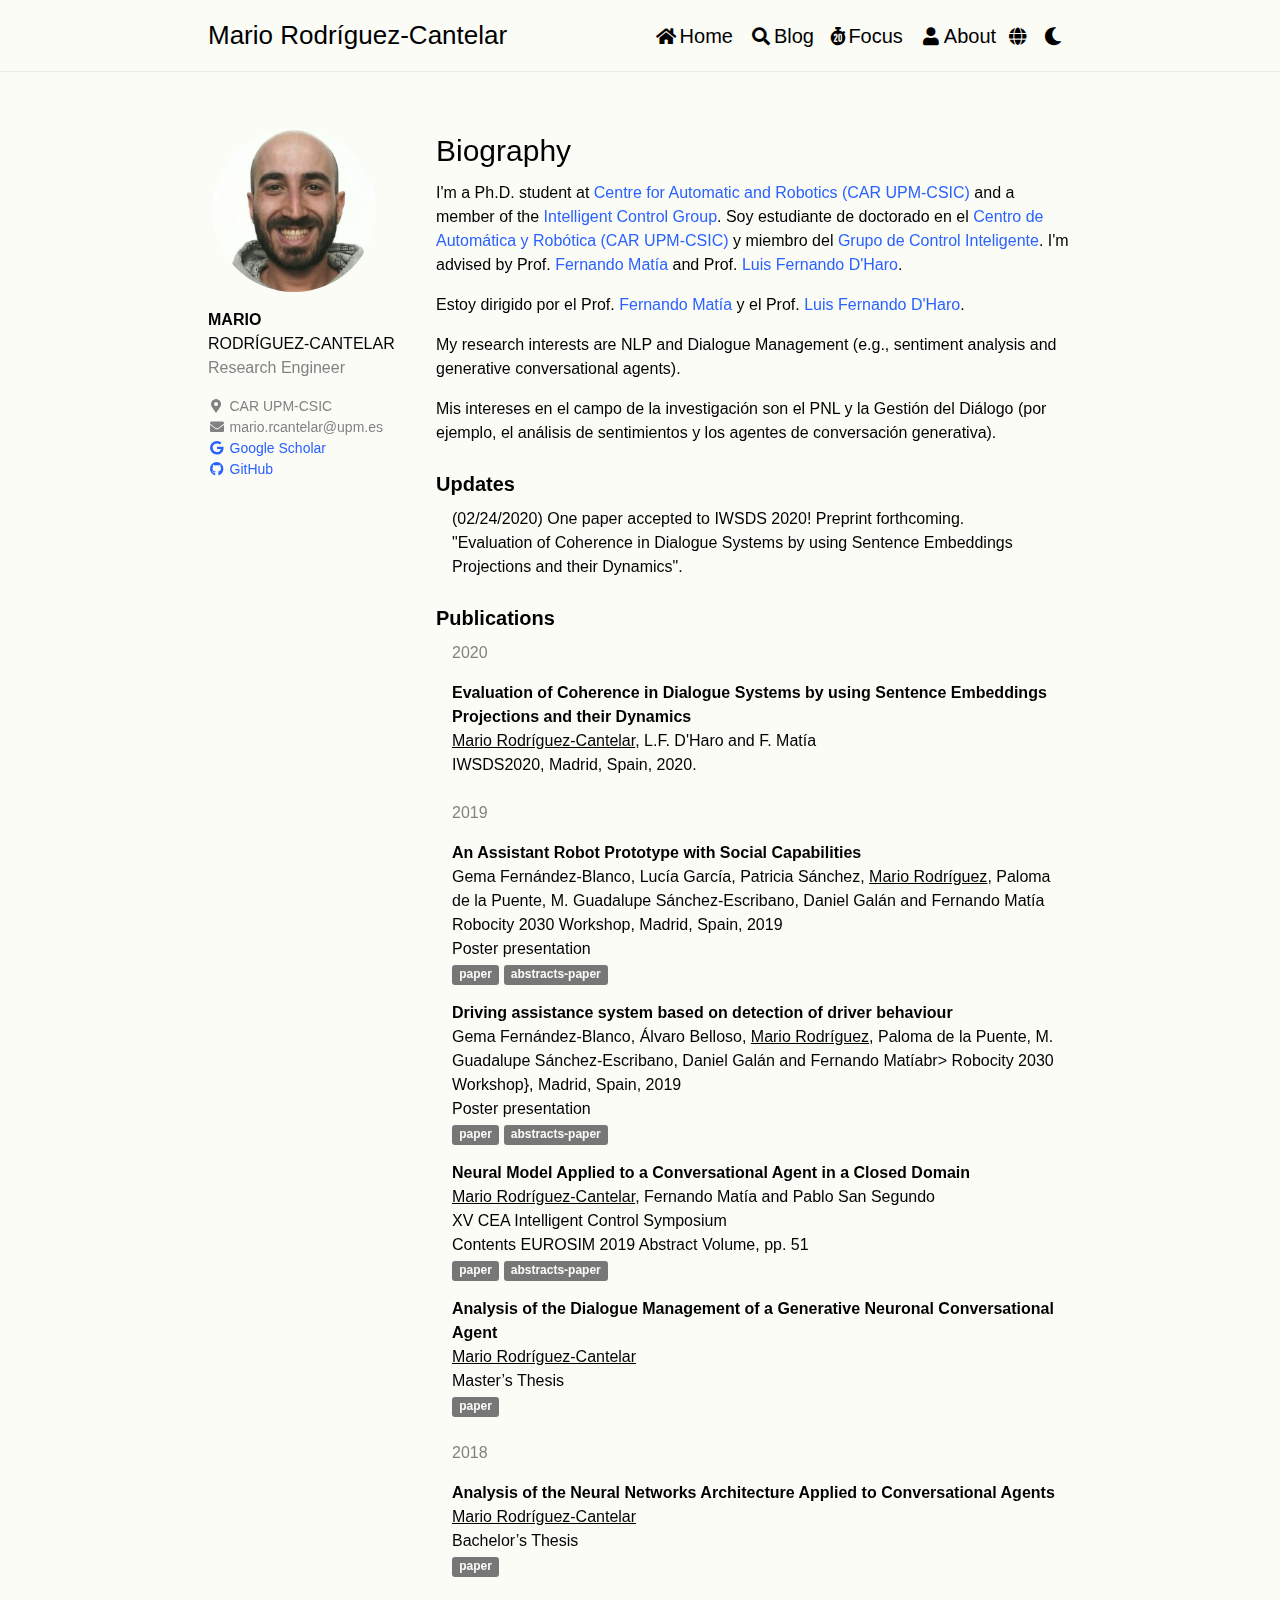
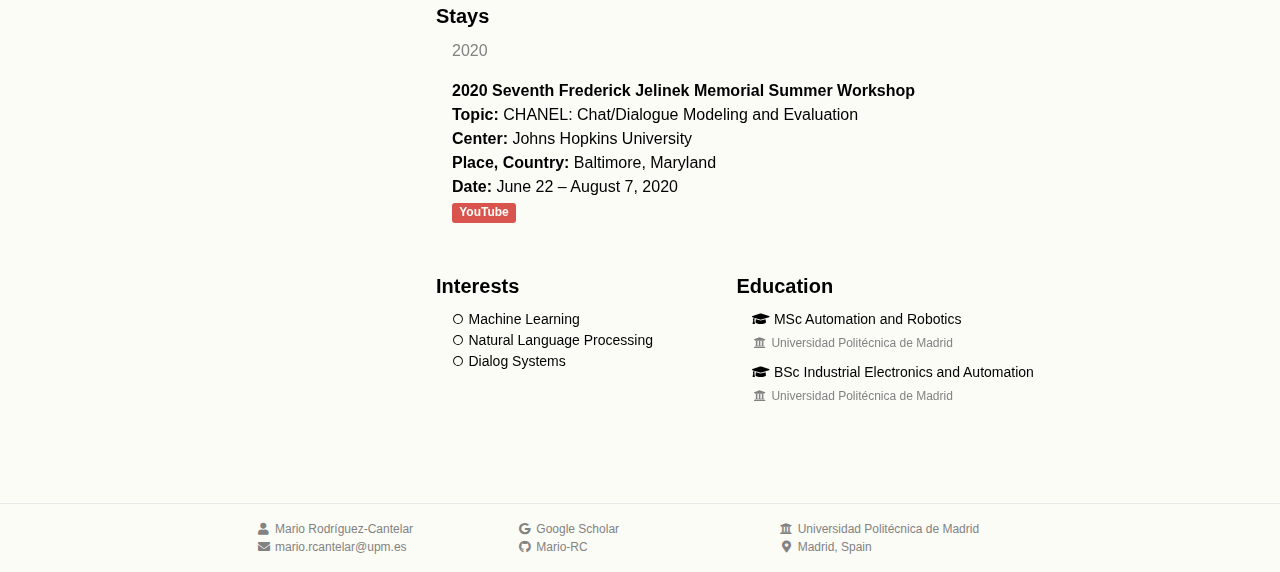
==== index.html @ fccb9b99 "Added new information and about-es.html file" ====
<!DOCTYPE html>
<html lang="en">
<head>
    <meta charset="UTF-8">
    <meta name="viewport" content="width=device-width, initial-scale=1.0">

    <!-- Global site tag (gtag.js) - Google Analytics -->
    <script async src="https://www.googletagmanager.com/gtag/js?id=UA-167408286-1"></script>
    <script>
        window.dataLayer = window.dataLayer || [];
        function gtag(){dataLayer.push(arguments);}
        gtag('js', new Date());
        gtag('config', 'UA-167408286-1');
    </script>

    <!--  CSS Style -->
    <link rel="stylesheet" href="assets/css/style.css">
    <!--  Font-Awesome -->
    <link rel="stylesheet" href="https://cdnjs.cloudflare.com/ajax/libs/font-awesome/5.13.0/css/all.min.css">

    <!--  Open Graph Description META Tags -->
    <meta property="og:title" content="Mario Rodríguez-Cantelar">
    <meta property="og:description" content="My personal page.">
    <meta property="og:type" content="website">
    <meta property="og:url" content="https://mario-rc.github.io/index.html">
    <meta property="og:image" content="https://mario-rc.github.io/assets/img/og.jpg">
    <meta property="og:image:type" content="image/jpg">
    <meta property="og:image:width" content="1200">
    <meta property="og:image:height" content="800">
    <meta name="twitter:card" content="summary_large_image">
    <meta name="twitter:title" content="Mario Rodríguez-Cantelar">
    <meta name="twitter:description" content="My personal website.">
    <meta name="twitter:image" content="assets/img/og.png">
    <!--  Non-Essential, But Recommended -->
    <meta property="og:site_name" content="Mario Rodríguez-Cantelar">
    <meta name="twitter:image:alt" content="My personal website">
    <!--  Required for Analytics -->
    <meta property="fb:app_id" content="203555734391977">
    <meta name="twitter:site" content="@Mario_RC">

    <title>Mario R-C</title><link rel="icon" href="assets/img/logo.png">
    <link rel="canonical" href="https://mario-rc.github.io">
</head>
<body>
    <header class="site-header site-header-home">
        <div class="wrapper">
            <div class="site-title"><a href="index.html">Mario Rodríguez-Cantelar</a></div>
            <nav class="site-navigation">
                <div class="menu">
                    <a href="index.html"><i class="fas fa-fw fa-home"></i>Home</a>
                    <a href="blog.html"><i class="fas fa-fw fa-search"></i>Blog</a>
                    <a href="focus.html"><i class="fas fa-stopwatch-20"></i>Focus</a>
                    <a href="about.html"><i class="fas fa-fw fa-user"></i>About</a>
                    <div class="language">
                        <button class="btn-language"><i class="fas fa-fw fa-globe"></i></button>
                        <div class="dropdown-language">
                            <a href="index.html">English</a>
                            <a href="index-es.html">Español</a>
                        </div>
                    </div>
                    <a href="#" onclick="toggleDark()"><i onclick="toggleIcon(this)" class="fas fa-fw fa-moon"></i></a>
                </div>
                <a class="btn-menu trigger-menu"><i class="fas fa-fw fa-bars"></i></a>
            </nav>
        </div>       
    </header>
    <main class="site-main site-main-home">
        <div class="wrapper">
            <aside class="site-aside">
                <div class="aside-profile">
                    <!--<a href="https://www.instagram.com/mariorc280/" target="_blank" title="Instagram"></a>-->
                    <a><img alt="Mario Rodríguez-Cantelar" src="assets/img/profile.jpg"></a>
                    <a><img alt="Mario Rodríguez-Cantelar" src="assets/img/profile-mobile.jpeg"></a>
                    <b>MARIO</b>RODRÍGUEZ-CANTELAR<br>
                    <span>Research Engineer</span>
                </div>
                <div class="aside-contact">
                    <div class="aside-contact__items">
                        <a href="https://www.car.upm-csic.es/"><i class="fas fa-fw fa-map-marker-alt"></i>CAR UPM-CSIC</a></div>
                    <div class="aside-contact__items">
                        <a href="mailto:mario.rcantelar@upm.es"><i class="fas fa-fw fa-envelope"></i>mario.rcantelar@upm.es</a></div>
                </div>
                <div class="aside-social-media">
                    <div class="aside-social-media__items">
                        <a href="https://scholar.google.com/citations?user=gdGRy7gAAAAJ&amp;hl=en"><i class="fab fa-fw fa-google"></i>Google Scholar</a></div>
                    <div class="aside-social-media__items">
                        <a href="https://github.com/Mario-RC"><i class="fab fa-fw fa-github"></i>GitHub</a></div>
                </div>
            </aside>
            <article class="site-layout site-layout-home">
                <section class="biography">
                    <h4>Biography</h4>
                    
                    <p>I'm a Ph.D. student at <a href="https://www.car.upm-csic.es/">Centre for Automatic and Robotics (CAR UPM-CSIC)</a> and a member of the <a href="https://blogs.upm.es/controlinteligente/en/welcome/">Intelligent Control Group</a>.
                    Soy estudiante de doctorado en el <a href="https://www.car.upm-csic.es/">Centro de Automática y Robótica (CAR UPM-CSIC)</a> y miembro del <a href="https://blogs.upm.es/controlinteligente/">Grupo de Control Inteligente</a>.
                    
                    I'm advised by Prof. <a href="https://www.car.upm-csic.es/authors/cap-fernando-matia-espada/">Fernando Matía</a> and Prof. <a href="http://www-gth.die.upm.es/~lfdharo/index_en.php">Luis Fernando D'Haro</a>.</p>
                    Estoy dirigido por el Prof. <a href="https://www.car.upm-csic.es/authors/cap-fernando-matia-espada/">Fernando Matía</a> y el Prof. <a href="http://www-gth.die.upm.es/~lfdharo/index_en.php">Luis Fernando D'Haro</a>.</p>
                    
                    <p>My research interests are NLP and Dialogue Management (e.g., sentiment analysis and generative conversational agents).</p>
                    Mis intereses en el campo de la investigación son el PNL y la Gestión del Diálogo (por ejemplo, el análisis de sentimientos y los agentes de conversación generativa).
                </section>
                <section class="updates">
                    <h4>Updates</h4>
                    <article>
                        <ul>
                            <li>(02/24/2020) One paper accepted to IWSDS 2020! Preprint forthcoming.<br>
                            "Evaluation of Coherence in Dialogue Systems by using Sentence Embeddings Projections and their Dynamics".</li>
                        </ul>
                    </article>
                </section>
                <section class="publications">
                    <h4>Publications</h4>
                    <article>
                        <section>
                            <h5 class="year">2020</h5>
                            <ul>
                                <li>
                                    <b>Evaluation of Coherence in Dialogue Systems by using Sentence Embeddings Projections and their Dynamics</b><br>
                                    <u>Mario Rodríguez-Cantelar</u>, L.F. D'Haro and F. Matía<br>
                                    IWSDS2020, Madrid, Spain, 2020.<br>
                                </li>
                            </ul>
                        </section>
                        <section>
                            <h5 class="year">2019</h5>
                            <ul>
                                <li>
                                    <b>An Assistant Robot Prototype with Social Capabilities</b><br>
                                    Gema Fernández-Blanco, Lucía García, Patricia Sánchez, <u>Mario Rodríguez</u>, Paloma de la Puente, M. Guadalupe Sánchez-Escribano, Daniel Galán and Fernando Matía<br>
                                    Robocity 2030 Workshop, Madrid, Spain, 2019<br>
                                    Poster presentation<br>
                                    <a href="https://www.researchgate.net/publication/339029413_Neural_Model_Applied_to_a_Conversational_Agent_in_a_Closed_Domain"><span class="label label--default">paper</span></a>
                                    <a href="https://www.eurosim.info/fileadmin/user_upload_argesim/ARGESIM_Publications_OA/Reports/arep.58.pdf"><span class="label label--default">abstracts-paper</span></a>
                                </li>
                                <li>
                                    <b>Driving assistance system based on detection of driver behaviour</b><br>
                                    Gema Fernández-Blanco, Álvaro Belloso, <u>Mario Rodríguez</u>, Paloma de la Puente, M. Guadalupe Sánchez-Escribano, Daniel Galán and Fernando Matíabr>
                                    Robocity 2030 Workshop}, Madrid, Spain, 2019<br>
                                    Poster presentation<br>
                                    <a href="https://www.researchgate.net/publication/339029413_Neural_Model_Applied_to_a_Conversational_Agent_in_a_Closed_Domain"><span class="label label--default">paper</span></a>
                                    <a href="https://www.eurosim.info/fileadmin/user_upload_argesim/ARGESIM_Publications_OA/Reports/arep.58.pdf"><span class="label label--default">abstracts-paper</span></a>
                                </li>
                                <li>
                                    <b>Neural Model Applied to a Conversational Agent in a Closed Domain</b><br>
                                    <u>Mario Rodríguez-Cantelar</u>, Fernando Matía and Pablo San Segundo<br>
                                    XV CEA Intelligent Control Symposium<br>
                                    Contents EUROSIM 2019 Abstract Volume, pp. 51<br>
                                    <a href="https://www.researchgate.net/publication/339029413_Neural_Model_Applied_to_a_Conversational_Agent_in_a_Closed_Domain"><span class="label label--default">paper</span></a>
                                    <a href="https://www.eurosim.info/fileadmin/user_upload_argesim/ARGESIM_Publications_OA/Reports/arep.58.pdf"><span class="label label--default">abstracts-paper</span></a>
                                </li>
                                <li>
                                    <b>Analysis of the Dialogue Management of a Generative Neuronal Conversational Agent</b><br>
                                    <u>Mario Rodríguez-Cantelar</u><br>
                                    Master’s Thesis<br>
                                    <a href="https://www.researchgate.net/publication/339052001_Analysis_of_the_Dialogue_Management_of_a_Generative_Neuronal_Conversational_Agent"><span class="label label--default">paper</span></a>
                                </li>
                            </ul>
                        </section>
                        <section>
                            <h5 class="year">2018</h5>
                            <ul>
                                <li>
                                    <b>Analysis of the Neural Networks Architecture Applied to Conversational Agents</b><br>
                                    <u>Mario Rodríguez-Cantelar</u><br>
                                    Bachelor’s Thesis<br>
                                    <a href="https://www.researchgate.net/publication/339051906_Analysis_of_the_Neural_Networks_Architecture_Applied_to_Conversational_Agents"><span class="label label--default">paper</span></a>
                                </li>
                            </ul>
                        </section>
                    </article>
                </section>
                <section class="stays">
                    <h4>Stays</h4>
                    <article>
                        <section>
                            <h5 class="year">2020</h5>
                            <ul>
                                <li>
                                    <b><a href="https://www.clsp.jhu.edu/workshops/20-workshop/">2020 Seventh Frederick Jelinek Memorial Summer Workshop</a></b><br>
                                    <b>Topic:</b> <a href="https://www.clsp.jhu.edu/chaval-chat-dialogue-modeling-and-evaluation/">CHANEL: Chat/Dialogue Modeling and Evaluation</a><br>
                                    <b>Center:</b> Johns Hopkins University<br>
                                    <b>Place, Country:</b> Baltimore, Maryland<br>
                                    <b>Date:</b> June 22 – August 7, 2020<br>
                                    <a href="https://www.youtube.com/watch?v=q-aoxMwpfuc"><span class="label label--red">YouTube</span></a>
                                </li>
                            </ul>
                        </section>
                    </article>
                </section>
                <div class="wrapper">
                    <section class="interest">
                        <h4>Interests</h4>
                        <article>
                            <ul>
                                <li>
                                    <i class="far fa-fw fa-circle fa-spin"></i>Machine Learning<br>
                                    <i class="far fa-fw fa-circle fa-spin"></i>Natural Language Processing<br>
                                    <i class="far fa-fw fa-circle fa-spin"></i>Dialog Systems<br>
                                </li>
                            </ul>
                        </article>
                    </section>
                    <section class="education">
                        <h4>Education</h4>
                        <article>
                            <ul>
                                <li>
                                    <div class="course">
                                        <a href="http://www.upm.es/internacional/Students/StudiesDegrees/University%20Masters/Master%20programs?id=5.17&fmt=detail"><i class="fas fa-fw fa-graduation-cap"></i>MSc Automation and Robotics</a>
                                    </div>
                                    <div class="institution">
                                        <a href="https://www.etsii.upm.es/internacional/index.en.htm"><i class="fas fa-fw fa-university"></i>Universidad Politécnica de Madrid</a>
                                    </div>
                                </li>
                                <li>
                                    <div class="course">
                                        <a href="https://www.etsidi.upm.es/International/Estudiantes/Degree%20Programs"><i class="fas fa-fw fa-graduation-cap"></i>BSc Industrial Electronics and Automation</a>
                                    </div>
                                    <div class="institution">
                                        <a href="https://www.etsidi.upm.es/International/Estudiantes/International%20Semester%20in%20English"><i class="fas fa-fw fa-university"></i>Universidad Politécnica de Madrid</a>
                                    </div>
                                </li>
                            </ul>
                        </article>
                    </section>
                </div>
            </article>
        </div>
    </main>
    <footer class="site-footer">
        <div class="wrapper">
            <div class="footer-col-1">
                <div class="footer-contact">
                    <div class="footer-contact__items">
                        <i class="fas fa-fw fa-user"></i>Mario Rodríguez-Cantelar</div>
                    <div class="footer-contact__items">
                        <a href="mailto:mario.rcantelar@upm.es"><i class="fas fa-fw fa-envelope"></i>mario.rcantelar@upm.es</a></div>
                </div>
            </div>
            <div class="footer-col-2">
                <div class="footer-social-media">
                    <div class="footer-social-media__items">
                        <a href="https://scholar.google.com/citations?user=gdGRy7gAAAAJ&amp;hl=en"><i class="fab fa-fw fa-google"></i>Google Scholar</a></div>
                    <div class="footer-social-media__items">
                        <a href="https://github.com/Mario-RC"><i class="fab fa-fw fa-github"></i>Mario-RC</a></div>
                </div>
            </div>
            <div class="footer-col-3">
                <div class="footer-location">
                    <a href="http://www.upm.es/internacional"><i class="fas fa-fw fa-university"></i>Universidad Politécnica de Madrid</a></div>
                <div class="footer-location">
                    <a href="https://www.esmadrid.com/en"><i class="fas fa-fw fa-map-marker-alt"></i>Madrid, Spain</a></div>
                </div>
            </div>
        </div>
    </footer>
    <section class="mobile-menu">
        <header class="mobile-menu__header">
            <span></span>
            <h2 class="site-title"><b>MENU</b></h2>
            <a href="#" class="trigger-menu"><i class="fas fa-fw fa-times"></i></a>
        </header>
        <nav class="mobile-menu__navigation">
            <a href="index.html"><i class="fas fa-fw fa-home"></i>Home</a>
            <a href="blog.html"><i class="fas fa-fw fa-search"></i>Blog</a>
            <a href="focus.html"><i class="fas fa-stopwatch-20"></i>Focus</a>
            <a href="about.html"><i class="fas fa-fw fa-user"></i>About</a>
            <button class="btn-language"><a><i class="fas fa-fw fa-globe"></i></a></button>
            <div class="dropdown-language">
                <a href="index.html">English</a>
                <a href="index-es.html">Español</a>
            </div>
            <a href="#" onclick="toggleDark()"><i onclick="toggleIcon(this)" class="fas fa-fw fa-moon"></i></a>
        </nav>
    </section>
    <script src="assets/js/app.js"></script>
</body>
</html>
---- assets/css/style.css ----
/* RESET */
html, body, div, span, applet, object, iframe,
h1, h2, h3, h4, h5, h6, p, blockquote, pre,
a, abbr, acronym, address, big, button, cite, code,
del, dfn, em, img, ins, kbd, q, s, samp,
small, strike, strong, sub, sup, tt, var,
b, u, i, center,
dl, dt, dd, ol, ul, li,
fieldset, form, label, legend,
table, caption, tbody, tfoot, thead, tr, th, td,
article, aside, canvas, details, embed, 
figure, figcaption, footer, header, hgroup, 
menu, nav, output, ruby, section, summary,
time, mark, audio, video {
	margin: 0;
	padding: 0;
	border: 0;
	font-size: 100%;
	font: inherit;
	vertical-align: baseline;
}
/* HTML5 display-role reset for older browsers */
article, aside, details, figcaption, figure, 
footer, header, hgroup, menu, nav, section {
	display: block;
}
body {
	line-height: 1;
}
ol, ul {
	list-style: none;
}
blockquote, q {
	quotes: none;
}
blockquote:before, blockquote:after,
q:before, q:after {
	content: '';
	content: none;
}
table {
	border-collapse: collapse;
	border-spacing: 0;
}
* { box-sizing: border-box; }

a {
	color: inherit;
	text-decoration: inherit;
}
/* GLOBALS (generic classes) */
html, body {
	min-height: 100vh;
    text-size-adjust: none;
    
    font-family: Lora,-apple-system, BlinkMacSystemFont, "Segoe UI", Roboto, Helvetica, Arial, sans-serif, "Apple Color Emoji", "Segoe UI Emoji", "Segoe UI Symbol";
    color: #fcfcf7;
    text-transform: none;

    font-size: 1rem; /* 16px */
    line-height: 1.5;
}

img {
	width: 100%;
	display: block;
	height: auto;
}

body{
    color: black;
}
.wrapper {
    margin: 0 auto; /* 1 */
  
    max-width: calc(1024px - 128px); /* 2 */
  
    padding: 0 16px; /* 3 */
}

.label{
    display: inline;
    padding: .2em .6em .3em;
    font-size: 75%;
    font-weight: 700;
    line-height: 1;
    color: #fcfcf7;
    text-align: center;
    white-space: nowrap;
    vertical-align: baseline;
    border-radius: .25em;
}
    .label--default{
        background-color: #777;
    }
        .label:hover{
            background-color: #555;
        }
    .label--blue{
        background-color: #2a7ae2;
    }
    .label--red{
        background-color: #d9534f;
    }

/* Hide Input Number Arrows */
/* Chrome, Safari, Edge, Opera */
input::-webkit-outer-spin-button,
input::-webkit-inner-spin-button {
    -webkit-appearance: none;
    margin: 0;
}
/* Firefox */
input[type=number] {
    -moz-appearance: textfield;
}
/* Firefox */
input[type=text]::placeholder {
    color: gray;
    opacity: 1;
}
/* Internet Explorer 10-11 */
input[type=text]:-ms-input-placeholder {
    color: gray;
}
/* Microsoft Edge */
input[type=text]::-ms-input-placeholder {
    color: gray;
}

/* HEADER */
.site-header-home{
    position: fixed;
}
.site-header-blog{
    position: relative;
}
.site-header-focus{
    position: relative;
}
.site-header-about{
    position: relative;
}
.site-header{
    padding: 16px 0px;
    border-bottom: solid 1px #e8e8e8;
    background-color: #fcfcf7;
	top: 0;
	left: 0;
	width: 100%;
	z-index: 7000;
}
    .site-header > .wrapper{
        display: flex;
        justify-content: space-between;
        text-transform: none;
    }
        .site-title{
            font-size: 26px;
            font-weight: 400;
        }
        .site-navigation{
            display: flex;
            align-self: center;
        }
        .site-navigation > a{
            display: none;
        }
        .site-navigation a:hover{
            text-decoration: none;
        }
        .site-navigation i:hover{
            text-decoration: none;
        }
        .site-navigation .fa-bars{
            font-size: 24px;
        }
            .menu > a{
                margin: 0 6px;
                font-size: 20px;
            }
            .menu i{
                margin-right: 2px;
                font-size: 18px;
            }    
                .language {
                    display: inline-block;
                }
                .language button{
                    outline-style: none;
                }
                .language:hover .dropdown-language{
                    display: block;
                }
                .btn-language{
                    background-color: inherit;
                    cursor: pointer;
                    border: none;
                }
                .language .dropdown-language{
                    display: none;
                    position: absolute;
                    background-color: #fcfcf7;
                    min-width: 128px;
                    box-shadow: 0px 4px 4px 0px #e8e8e8;
                    z-index: 8000;
                }
                .language .dropdown-language a{
                    display: block;
                    padding: 12px 16px;
                    font-size: 18px;
                    text-decoration: none;
                }
                .language .dropdown-language a:hover{
                    background-color: #e8e8e8;
                }
@media (max-width: 800px){
    .menu{
        display: none;
    }
    .site-navigation > a{
        display: block;
    }
}

/* MAIN */
.site-main{
    position: relative;
    padding: 64px 0px;
    background-color: #fcfcf7;
}
.site-main > .wrapper{
    text-transform: none;
}
.site-main-home{
    min-height: calc(100vh - 67.53px);
}
    .site-main-home > .wrapper{
        display: grid;
        grid-template-columns: 1fr 3fr;
        grid-gap: 16px;
    }
.site-main-blog{
    min-height: calc(100vh - 71.16px - 67.53px);
}
    .site-main-blog > .wrapper{
        display: block;
    }
.site-main-focus{
    min-height: calc(100vh - 71.16px - 67.53px);
}
    .site-main-focus > .wrapper{
        display: block;
    }
.site-main-about{
    min-height: calc(100vh - 71.16px - 67.53px);
}
    .site-main-about > .wrapper{
        display: block;
    }
@media (max-width: 800px){
    .site-main > .wrapper{
        grid-template-columns: 1fr 2fr;
    }
}
@media (max-width: 650px){
    .site-main > .wrapper{
        display: flex;
        flex-flow: column;
        align-content: center;
    }
}

/* ASIDE */
.site-aside{
    grid-column: 1/2;
    padding-top: 64px;
    position: fixed;
    z-index: 5000;
}
    .aside-profile{
        display: flex;
        flex-flow: column;
        margin-bottom: 16px;
    }   
        .aside-profile a{
            padding-left: 4px;
        }
        .aside-profile a:nth-child(2){
            display: none;
        }
        .aside-profile img{
            max-width: 35%;
            border-radius: 50%;
            margin-bottom: 16px;
        }
        .aside-profile b{
            font-weight: bold;
        }
        .aside-profile span{
            color: #828282;
        }
    .aside-contact{
        font-size: 14px;
        color: #828282;
    }
    .aside-contact a:hover{
        color: #727272;
        text-decoration: none;
    }
    .aside-contact i{
        margin-right: 4px;
    }
    .aside-social-media{
        font-size: 14px;
        color: #2962ff;
    }
    .aside-social-media a:hover{
        color: #0039cb;
        text-decoration: none;
    }
    .aside-social-media i{
        margin-right: 4px;
    }
@media (max-width: 1000px){
    .site-aside{
        position: relative;
    }
    .aside-profile img{
        max-width: 68%;
    }
}
@media (max-width: 650px){
    .site-aside{
        text-align: center;
    }
        .aside-profile a{
            display: flex;
            justify-content: center;
            padding-left: 0px;
        }
        .aside-profile a:nth-child(1){
            display: none;
        }
        .aside-profile a:nth-child(2){
            display: flex;
        }
        .aside-profile img{
            max-width: 35%;
        }
}

/* LAYOUT */
.site-layout-home{
    grid-column: 2/3;
    padding-top: 64px;
}
.site-layout-blog{
    grid-column: none;
    padding-top: 64px;
}
.site-layout-focus{
    grid-column: none;
    padding-top: 0px;
}
.site-layout-about{
    grid-column: none;
    padding-top: 64px;
}
.site-layout{
    font-family: Helvetica, sans-serif;
    z-index: 6000;
}
    .site-layout article{
        margin-left: 16px;
    }
    .site-layout b{
        font-weight: bold;
    }
    .site-layout li{
        margin-top: 16px;
        margin-bottom: 8px;
    }
    .biography a{
        color: #2962ff;
    }
    .biography a:hover{
        color: #0039cb;
        text-decoration: none;
    }
    .biography p{
        margin-bottom: 16px;
    }
    .biography h4{
        font-size: 30px;
        margin-bottom: 8px;
    }
    .updates h4{
        font-size: 20px;
        margin-top: 24px;
        margin-bottom: 8px;
        font-weight: 700;
    }
    .updates li{
        margin: 0px;
    }
    .publications h4{
        font-size: 20px;
        margin-top: 24px;
        margin-bottom: 8px;
        font-weight: 700;
    }
    .publications ul{
        margin-bottom: 24px;
    }
    .publications .year{
        color: #828282;
    }
    .stays h4{
        font-size: 20px;
        margin-top: 24px;
        margin-bottom: 8px;
        font-weight: 700;
    }
    .stays ul{
        margin-bottom: 24px;
    }
    .stays .year{
        color: #828282;
    }
    .site-layout > .wrapper{
        display: grid;
        grid-template-columns: 4fr 5fr;
        grid-gap: 32px;

        padding: 0px 0px;
        padding-bottom: 24px;
    }
        .interest {
            grid-column: 1/2;
        }
            .interest article{
                margin-top: 0;
            }
            .interest h4{
                font-size: 20px;
                margin-top: 24px;
                margin-bottom: 8px;
                font-weight: 700;
            }
            .interest li{
                font-size: 14px;
                margin: 0px;
            }
            .interest i{
                margin-right: 4px;
                font-size: 10px;
                vertical-align: center;
                position: relative;
                bottom: 1.5px;
                animation-duration: 5s;
            }
        .education {
            grid-column: 2/3;
        }
            .education h4{
                font-size: 20px;
                margin-top: 24px;
                margin-bottom: 8px;
                font-weight: 700;
            }
            .education li{
                margin: 0px;
                margin-bottom: 8px;
            }
            .education i{
                margin-right: 4px;
                vertical-align: center;
            }
                .course{
                    font-size: 14px;
                    color: inherit;
                }
                .course a:hover{
                    text-decoration: none;
                    color: #2c2c2c;
                }
                .institution a{
                    font-size: 12px;
                    color: #828282;
                }
                .institution a:hover{
                    color: #727272;
                    text-decoration: none;
                }
    .post a{
        color: #2962ff;
    }
    .post a:hover{
        color: #0039cb;
        text-decoration: none;
    }
    .post p{
        margin-bottom: 16px;
    }
    .post h4{
        font-size: 30px;
        margin-bottom: 8px;
    }
    .discussion h4{
        font-size: 20px;
        margin-top: 24px;
        margin-bottom: 8px;
        font-weight: 700;
    }
    .discussion li{
        margin: 0px;
    }
    .about-me a{
        color: #2962ff;
    }
    .about-me a:hover{
        color: #0039cb;
        text-decoration: none;
    }
    .about-me p{
        margin-bottom: 16px;
    }
    .about-me h4{
        font-size: 30px;
        margin-bottom: 8px;
    }
    .contact-me{
        display: flex;
        flex-flow: column;
    }
        .contact-me h4{
            font-size: 20px;
            margin-top: 24px;
            margin-bottom: 16px;
            font-weight: 700;
        }
        .contact-me p{
            margin-left: 16px;
            margin-bottom: 16px;
        }
        .contact-me .contact-me-input{
            width: 40%;
            font-size: 16px;
            line-height: 16px;
            background-color: transparent;
            border: 2px solid #828282;
            padding: 8px;
            margin-left: 16px;
            margin-bottom: 16px;
            box-sizing: border-box;
            outline-style: none;
        }
        .contact-me .contact-me-input:focus{
            border:2px solid #626262;
        }
        .contact-me textarea{
            height: 100px;
            line-height: 150%;
        }
        .contact-me input[type="submit"]{
            width: 10%;
            background: #f3675d;
            border-radius: 4px;
            border: none;
            cursor: pointer;
            color: white;
            font-size: 16px;
            padding: 8px 0px;
            margin-top: -4px;
            margin-left: 16px;
            font-weight: 400;
            outline-style: none;
        }
        .contact-me input[type="submit"]:focus{
            background: #f44336;
        }
    .timer{
        align-content: center;
        text-align: center;
    }
    .timer p{
        margin-bottom: 16px;
    }
    .timer h4{
        font-size: 30px;
        margin-bottom: 32px;
    }
    .timer > .wrapper{
        display: flex;
        justify-content: center;
        text-transform: none;
    }
        .set-focus-time{
            display: flex;
            flex-flow: column;
            width: 15%;
            margin: 0px 16px;
        }
        .set-tecnique-timer{
            display: flex;
            flex-flow: column;
            width: 15%;
            margin: 0px 16px;
        }
        .set-rest-time{
            display: flex;
            flex-flow: column;
            width: 15%;
            margin: 0px 16px;
        }
        .timer > .wrapper select{
            width: 85%;
            border: 2px solid #c0c0c0;
            border-radius: 4px;
            color: #fcfcf7;
            background-color: #41B883;
            padding: 4px 0px;
            margin: 4px auto 16px auto;
            font-size: 16px;
            text-align: center;
            outline-style: none;
        }
        .timer > .wrapper input[type=number]{
            width: 50%;
            border: 2px solid #c0c0c0;
            border-radius: 4px;
            color: #fcfcf7;
            background-color: #41B883;
            padding: 4px 0px;
            margin: 4px auto 16px auto;
            font-size: 16px;
            text-align: center;
            outline-style: none;
        }
        .timer .controls button{
            cursor: pointer;
            background: #fcfcf7;
            color: #828282;
            border: none;
            outline-style: none;
            padding: 8px;
        }
            .timer .controls button i:hover{
                color: #727272;
                border: none;
                text-decoration: none;
            }
        .timer .checkmarks i{
            cursor: auto;
            padding: 16px 8px;
        }
    .techniques h4{
        font-size: 20px;
        margin-top: 48px;
        margin-bottom: 24px;
    }
    .techniques .techniques-name{
        color: #828282;
    }
    .techniques a:hover{
        color: #727272;
    }
    .techniques ul{
        margin-top: 8px;
        margin-bottom: 48px;
    }
    .techniques li{
        margin-top: 8px;
        margin-bottom: 8px;
    }
    .techniques ol{
        display: block;
        margin-block-start: 8px;
        margin-block-end: 8px;
        margin-inline-start: 0px;
        margin-inline-end: 0px;
        padding-inline-start: 16px;
    }
    .techniques .decimal{
        list-style-type: decimal;
    }
    .techniques .disc{
        list-style-type: disc;
    }
    .techniques p{
        display: list-item;
    }
@media (max-width: 800px){
    .site-layout > .wrapper{
        grid-template-columns: 2fr 3fr;
        display: flex;
        flex-flow: column;
        align-content: center;
    }
}
@media (max-width: 650px){
    .site-layout > .wrapper{
        margin: 16px 0;
    }
    .set-focus-time{
        width: 20%;
    }
    .set-tecnique-timer{
        width: 27%;
    }
    .set-rest-time{
        width: 20%;
    }
    .timer .checkmarks i{
        font-size: 14px;
    }
}

/* FOOTER */
.site-footer{
    position: relative;
    padding: 16px 0;
    border-top: solid 1px #e8e8e8;

    background: #fcfcf7;

	bottom: 0;
	left: 0;
	width: 100%;
    z-index: 7000;
}
    .site-footer > .wrapper{
        display: grid;
        grid-template-columns: 1fr 1fr 1fr;
        grid-gap: 16px;
        padding: 0 64px;
        font-size: 12px;
        text-transform: none;
    }
        .footer-col-1 {
            grid-column: 1/2;
        }
        .footer-col-1 i{
            margin-right: 4px;
        }
            .footer-contact{
                color: #828282;
            }
            .footer-contact a:hover{
                color: #727272;
                text-decoration: none;
            }
        .footer-col-2 {
            grid-column: 2/3;
        }
        .footer-col-2 i{
            margin-right: 4px;
        }
            .footer-social-media{
                color: #828282;
            }
            .footer-social-media a:hover{
                color: #727272;
                text-decoration: none;
            }
        .footer-col-3 {
            grid-column: 3/4;
        }
        .footer-col-3 i{
            margin-right: 4px;
        }
            .footer-location{
                color: #828282;
            }
            .footer-location a:hover{
                color: #727272;
                text-decoration: none;
            }
@media (max-width: 800px){
    .site-footer > .wrapper{
        grid-template-columns: 5fr 3fr 6fr;
    }
}
@media (max-width: 650px){
    .site-footer > .wrapper{
        display: flex;
        flex-flow: column;
        align-content: center;
        text-align: center;
    }
}

/* MOBILE-MENU */
.mobile-menu {
	position: fixed;
	top: 0;
	bottom: 100%;
	z-index: 9000;

	width: 100%;
	height: 100vh;
	background: #fcfcf7;

	overflow-y: auto;

	transform: translateY(-100%);
	transition: transform .5s ease-in-out;
}
	.mobile-menu.is-visible {
		transform: translateY(0%);
	}
.mobile-menu__header {
	display: flex;
	justify-content: space-between;
    align-items: center;
    padding: 16px;
    border-bottom: solid 1px #e8e8e8;
}
.mobile-menu__header .fa-times{
    font-size: 25px;
}
.mobile-menu__header span{
    width: 27px;
}
.mobile-menu__navigation{
    display: flex;
    flex-flow: column;
    align-items: center;
}
.mobile-menu__navigation i{
    margin-right: 4px;
}
.mobile-menu__navigation a{
    margin: 16px 0;
    display: block;
}
.mobile-menu__navigation button{
    outline-style: none;
}
    .mobile-menu__navigation a:hover{
        background-color: inherit;
        text-decoration: none;
    }
    .mobile-menu__navigation i:hover{
        text-decoration: none;
    }
    .mobile-menu__navigation .dropdown-language{
        box-shadow: none;
        display: none;
    }


/* DARK MODE */
.dark-mode .body{
    color: #fcfcf7;
}
.dark-mode .site-header{
    background-color: #1d1f27;
    color: #fcfcf7;
}
.dark-mode .language{
    color: #fcfcf7;
}
.dark-mode .btn-language{
    color: #fcfcf7;
}
.dark-mode .dropdown-language{
    background-color: #1d1f27;
    box-shadow: none;
}
.dark-mode .dropdown-language a:hover{
    background-color: #272935;
}
.dark-mode .site-main{
    background-color: #272935;
    color: #fcfcf7;
}
    .dark-mode .course a:hover{
        text-decoration: none;
        color: #ececec;
    }
.dark-mode .site-footer{
    background-color: #272935;
    color: #fcfcf7;
}
.dark-mode .mobile-menu{
    background-color: #272935;
    color: #fcfcf7;
}
.dark-mode .site-layout-focus button{
    background-color: #272935;
    color: #fcfcf7;
}
.dark-mode .site-layout-focus button i:hover{
    color: #ececec;
}
.dark-mode .site-layout-focus button{
    outline-style: none;
}
.dark-mode .site-layout-focus .todo-header {
    background-color: #96271f;
}
.dark-mode .site-layout-focus .todo input[type=text]{
    color: #fcfcf7;
    background-color: #272935;
}
.dark-mode .site-layout-focus .todo input[type=text]::placeholder {
    color: #fcfcf7;
    opacity: 1;
}
.dark-mode .site-layout-focus .todo input[type=text]:-ms-input-placeholder {
    color: #fcfcf7;
}
.dark-mode .site-layout-focus .todo input[type=text]::-ms-input-placeholder {
    color: #fcfcf7;
}
.dark-mode .site-layout-focus .todo .addBtn {
    color: #fcfcf7;
    background: #272935;
}
.dark-mode .site-layout-focus .todo .addBtn:hover {
    background-color: #1d1f27;
}
.dark-mode .site-layout-focus .todo .close:hover {
    background-color: #96271f;
    color: #272935;
}
.dark-mode .site-layout-focus .todo ul li{
    background-color: #343747;
}
.dark-mode .site-layout-focus .todo ul li:nth-child(odd) {
    background: #36394e;
}
.dark-mode .site-layout-focus .todo ul li:hover {
    background: #1d1e27;
}
.dark-mode .site-layout-focus .todo ul li.checked {
    background: #1d1e27;
}
.dark-mode .mobile-menu__header {
    background-color: #1d1f27;
}
.dark-mode .mobile-menu__navigation .dropdown-language{
    background-color: #272935;
}
.dark-mode .mobile-menu__navigation a:hover{
    background-color: #272935;
}

/* TIMER */
.base-timer{
    position: relative;
    width: 300px;
    height: 300px;
    margin: 16px auto;
  }
  .base-timer__svg{
    transform: scaleX(-1);
  }
  .base-timer__circle{
    fill: none;
    stroke: none;
  }
  .base-timer__path-elapsed{
    stroke-width: 7px;
    stroke: grey;
  }
  .base-timer__path-remaining{
    stroke-width: 7px;
    stroke-linecap: round;
    transform: rotate(90deg);
    transform-origin: center;
    transition: 1s linear all;
    fill-rule: nonzero;
    stroke: currentColor;
  }
  .base-timer__path-remaining.green{
    color: #41B883;
  }
  .base-timer__path-remaining.orange{
    color: orange;
  }
  .base-timer__path-remaining.red{
    color: red;
  }
  .base-timer__label{
    position: absolute;
    width: 300px;
    height: 300px;
    top: 0;
    display: flex;
    align-items: center;
    justify-content: center;
    font-size: 48px;
  }
  @media (max-width: 650px){
    .base-timer{
        width: 200px;
        height: 200px;
    }
    .base-timer__label{
        width: 200px;
        height: 200px;
        font-size: 32px;
    }
}

/* TO-DO LIST */
/* Include the padding and border in an element's total width and height */
.todo {
    width: 45%;
    margin: 64px auto;
}
    /* Style the todo-header */
    .todo .todo-header {
        background-color: #f44336;
        padding: 8px 16px;
        color: #fcfcf7;
        text-align: center;
        border-top-left-radius: 8px;
        border-top-right-radius: 8px;
    }
        /* Clear floats after the todo-header */
        .todo .todo-header:after {
            content: "";
            display: table;
            clear: both;
        }
        .todo h4 {
            font-size: 20px;
            margin-bottom: 8px;
        }
        /* Style the input */
        .todo input[type=text]{
            padding: 12.5px;
            width: 73%;
            border: none;
            outline-style: none;
            border-radius: 16px;
            float: left;
            font-size: 14px;
            color: #727272;
            background-color: #fcfcf7;
        }
        /* Style the "Add" button */
        .todo .addBtn {
            padding: 10px;
            width: 23%;
            background: #e0e0e0;
            color: gray;
            float: right;
            text-align: center;
            font-size: 14px;
            cursor: pointer;
            transition: 0.3s;
            border: none;
            outline-style: none;
            border-radius: 16px;
        }
            .todo .addBtn:hover {
                background-color: #bbb;
            }
        /* Style the close button */
        .todo .close {
            position: relative;
            float: right;
            margin: 0px 9px;
            padding: 0px 7px;
            border-radius: 50%;
            }
            .todo .close:hover {
                background-color: #f44336;
                color: #fcfcf7;
            }
    /* Remove margins and padding from the list */
    .todo ul {
        margin: 0px;
        padding: 0px;
        }
    /* Style the list items */
    .todo ul li {
        cursor: pointer;
        position: relative;
        padding: 16px 8px 16px 29px;
        list-style-type: none;
        background: #e0e0e0;
        font-size: 14px;
        transition: 0.2s;
        margin-top: 0px;
        margin-bottom: 0px;
        /* make the list items unselectable */
        -webkit-user-select: none;
        -moz-user-select: none;
        -ms-user-select: none;
        user-select: none;
    }
        .todo ul li:last-child {
            border-bottom-left-radius: 4px;
            border-bottom-right-radius: 4px;
        }
        /* Set all odd list items to a different color (zebra-stripes) */
        .todo ul li:nth-child(odd) {
            background: #f3f3f3;
        }
        /* Darker background-color on hover */
        .todo ul li:hover {
            background: #b0b0b0;
        }
        /* When clicked on, add a background color and strike out text */
        .todo ul li.checked {
            color: #fcfcf7;
            background: #808080;
            text-decoration: line-through;
        }
        /* Add a "checked" mark when clicked on */
        .todo ul li.checked::before {
            content: '';
            position: absolute;
            border-color: #fcfcf7;
            border-style: solid;
            border-width: 0 2px 2px 0;
            top: 10px;
            left: 16px;
            transform: rotate(45deg);
            height: 15px;
            width: 7px;
        }
@media (max-width: 650px){
    .todo .todo-header {
        padding: 4px 8px;
    }
    .todo h4 {
        font-size: 18px;
        margin-bottom: 0px;
    }
    .todo input[type=text]{
        padding: 8.5px;
    }
    .todo .addBtn {
        padding: 6px;
    }
    .todo ul li {
        padding: 8px 4px 8px 19px;
    }
}
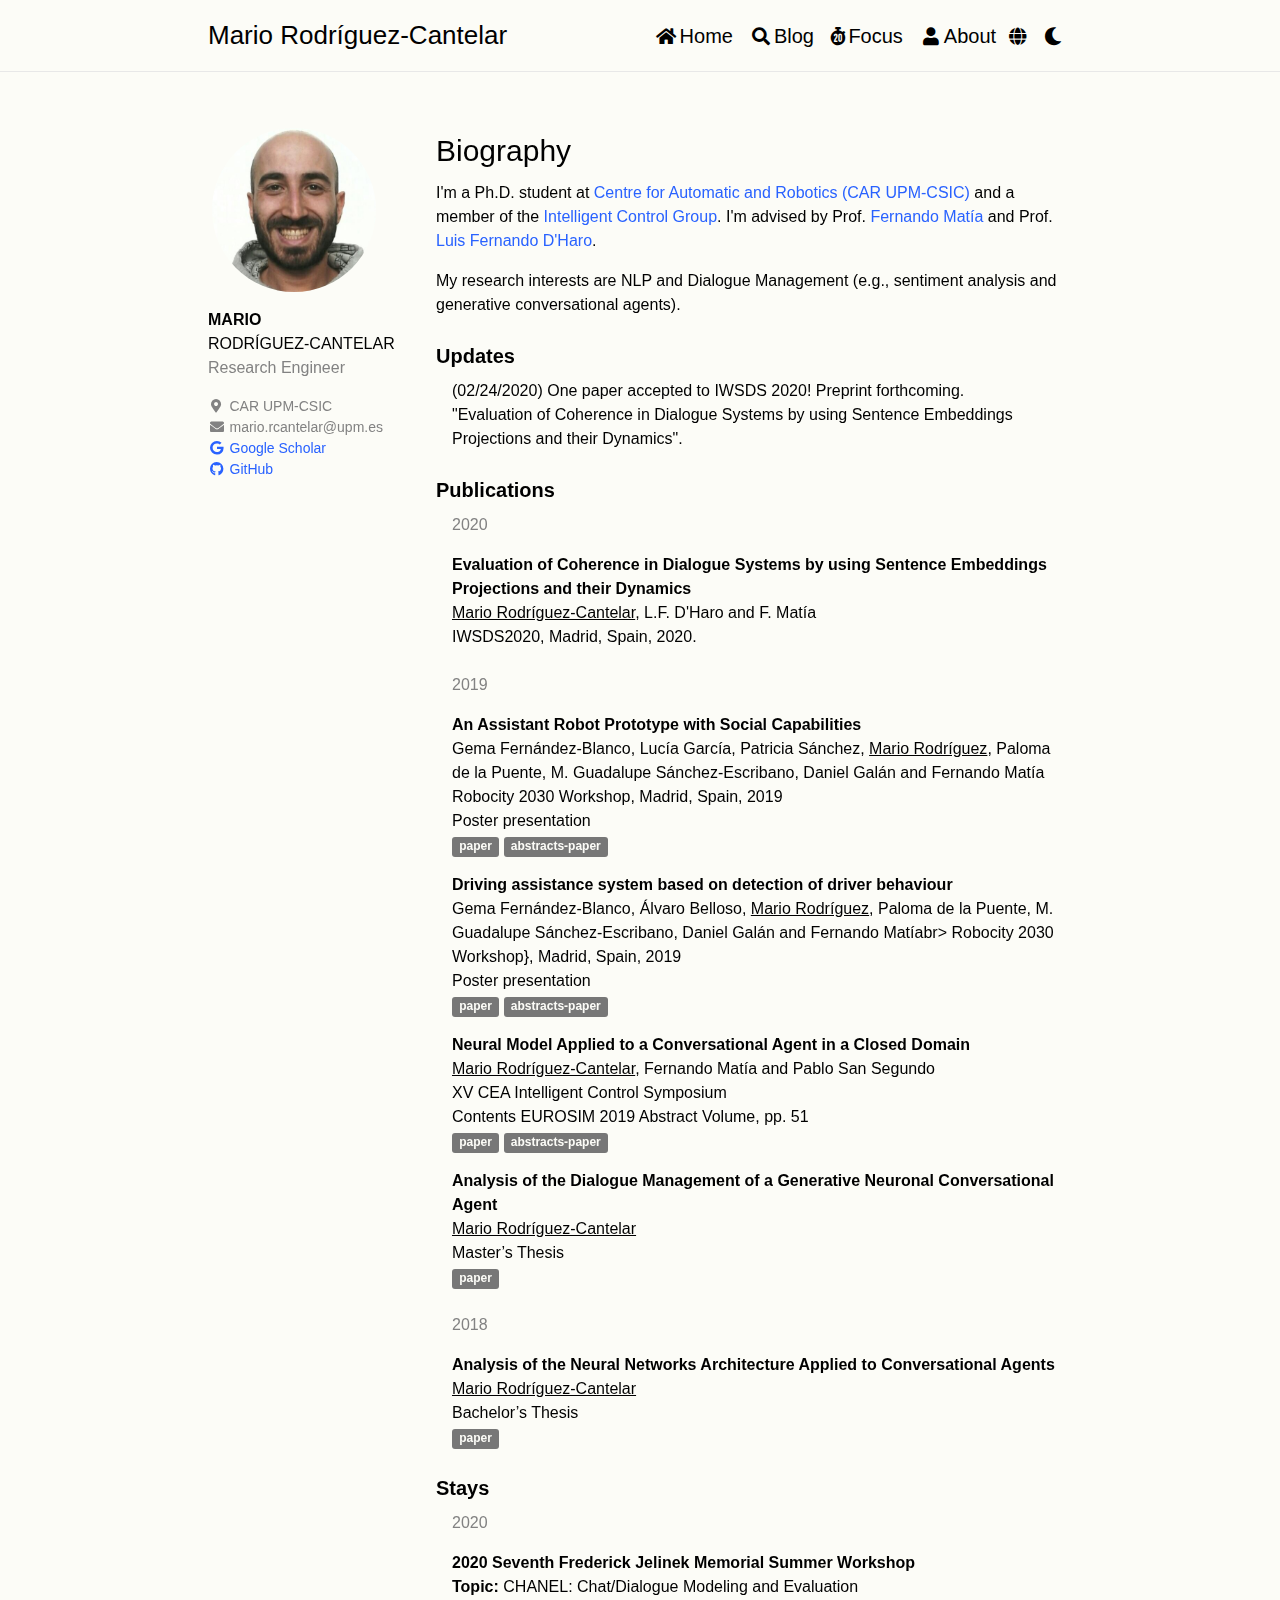
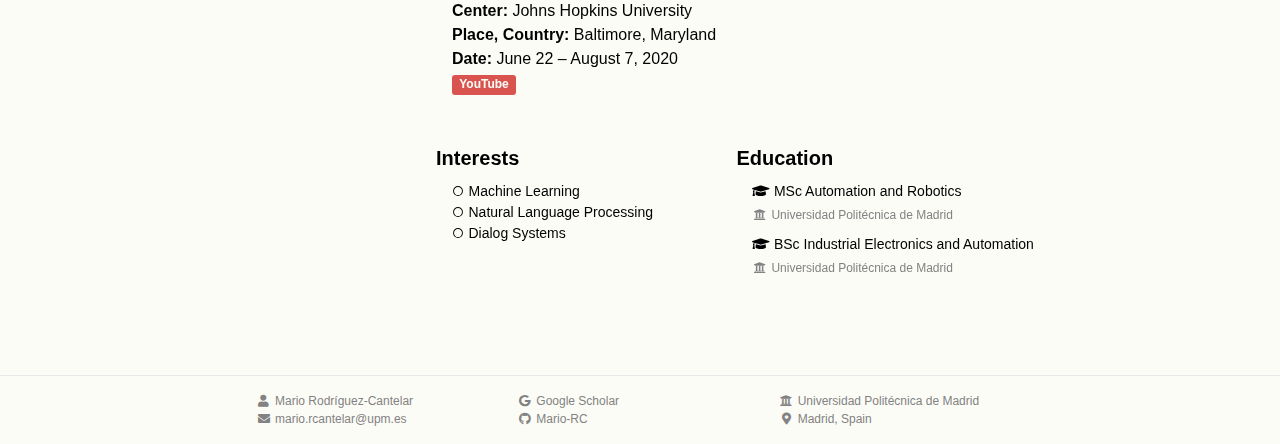
==== commit 0910c62c: "Minor changes" ====
--- a/index.html
+++ b/index.html
@@ -92,13 +92,8 @@
                     <h4>Biography</h4>
                     
                     <p>I'm a Ph.D. student at <a href="https://www.car.upm-csic.es/">Centre for Automatic and Robotics (CAR UPM-CSIC)</a> and a member of the <a href="https://blogs.upm.es/controlinteligente/en/welcome/">Intelligent Control Group</a>.
-                    Soy estudiante de doctorado en el <a href="https://www.car.upm-csic.es/">Centro de Automática y Robótica (CAR UPM-CSIC)</a> y miembro del <a href="https://blogs.upm.es/controlinteligente/">Grupo de Control Inteligente</a>.
-                    
                     I'm advised by Prof. <a href="https://www.car.upm-csic.es/authors/cap-fernando-matia-espada/">Fernando Matía</a> and Prof. <a href="http://www-gth.die.upm.es/~lfdharo/index_en.php">Luis Fernando D'Haro</a>.</p>
-                    Estoy dirigido por el Prof. <a href="https://www.car.upm-csic.es/authors/cap-fernando-matia-espada/">Fernando Matía</a> y el Prof. <a href="http://www-gth.die.upm.es/~lfdharo/index_en.php">Luis Fernando D'Haro</a>.</p>
-                    
                     <p>My research interests are NLP and Dialogue Management (e.g., sentiment analysis and generative conversational agents).</p>
-                    Mis intereses en el campo de la investigación son el PNL y la Gestión del Diálogo (por ejemplo, el análisis de sentimientos y los agentes de conversación generativa).
                 </section>
                 <section class="updates">
                     <h4>Updates</h4>
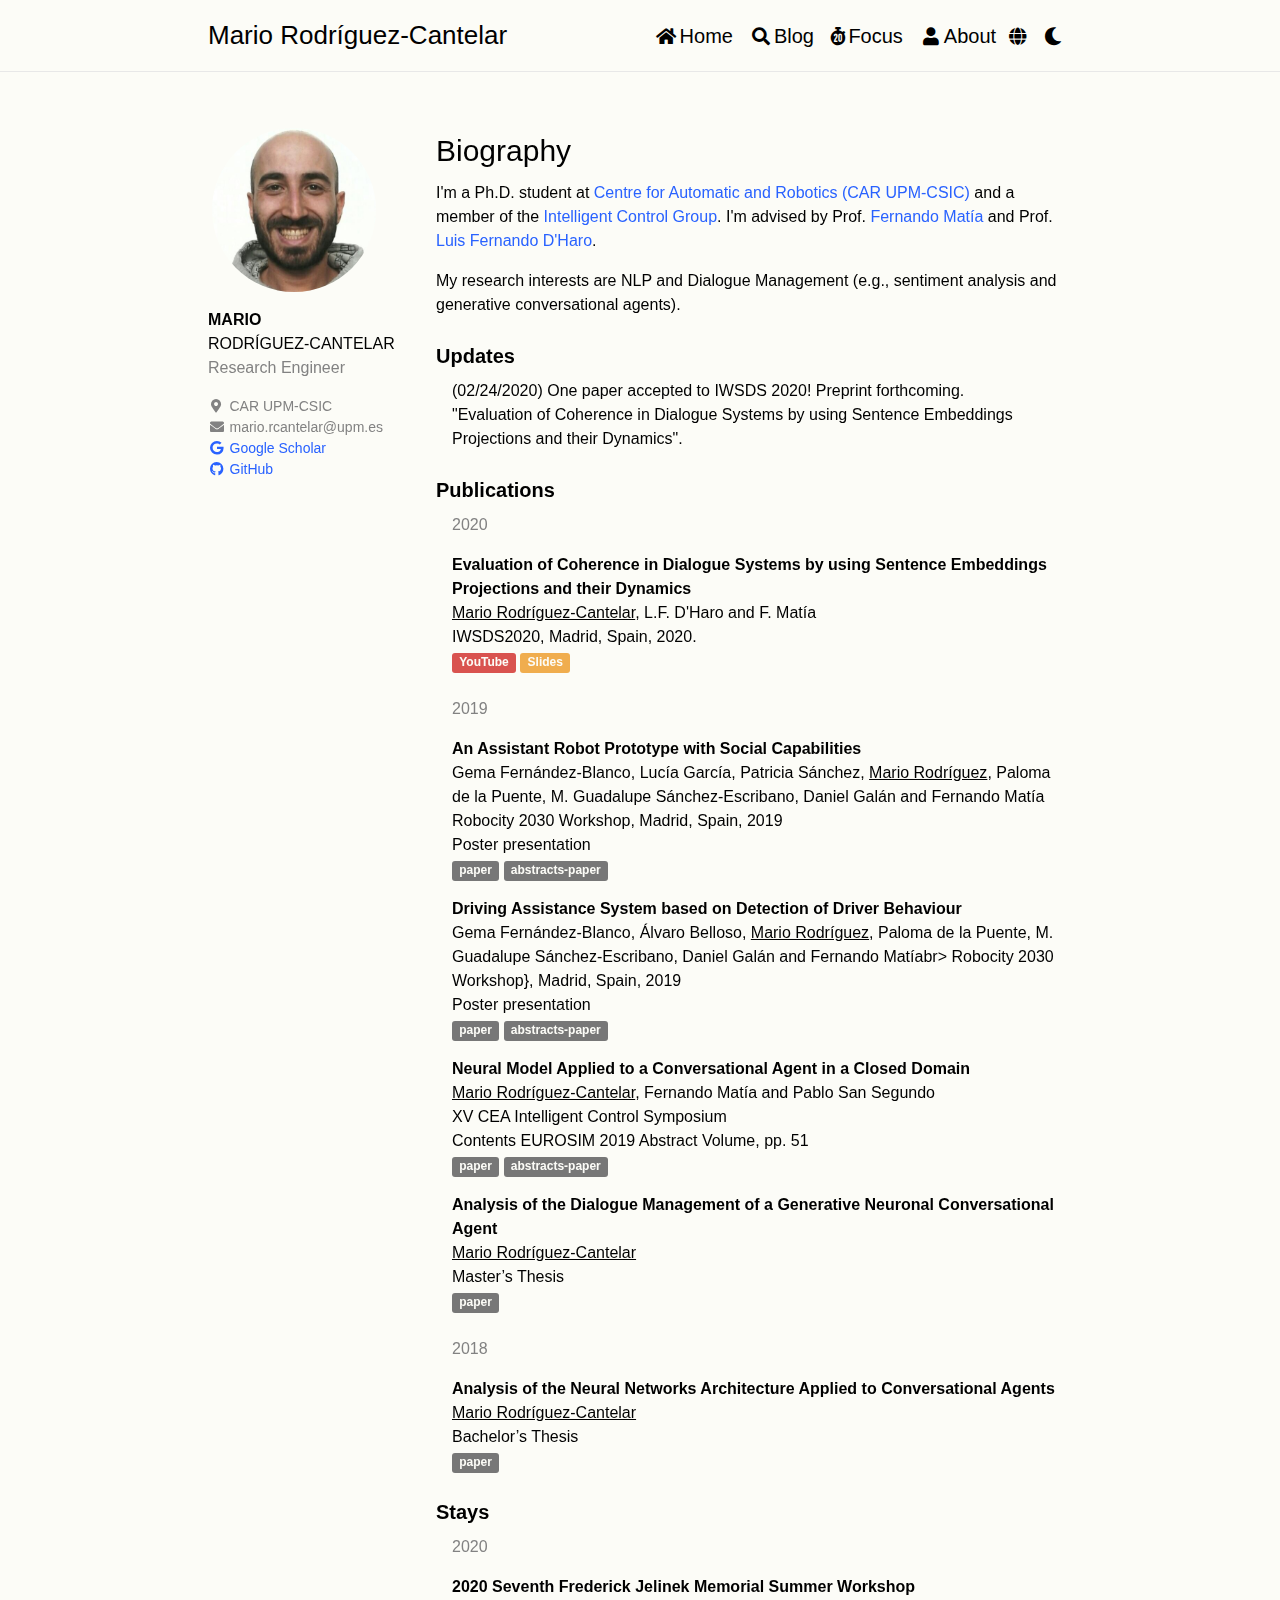
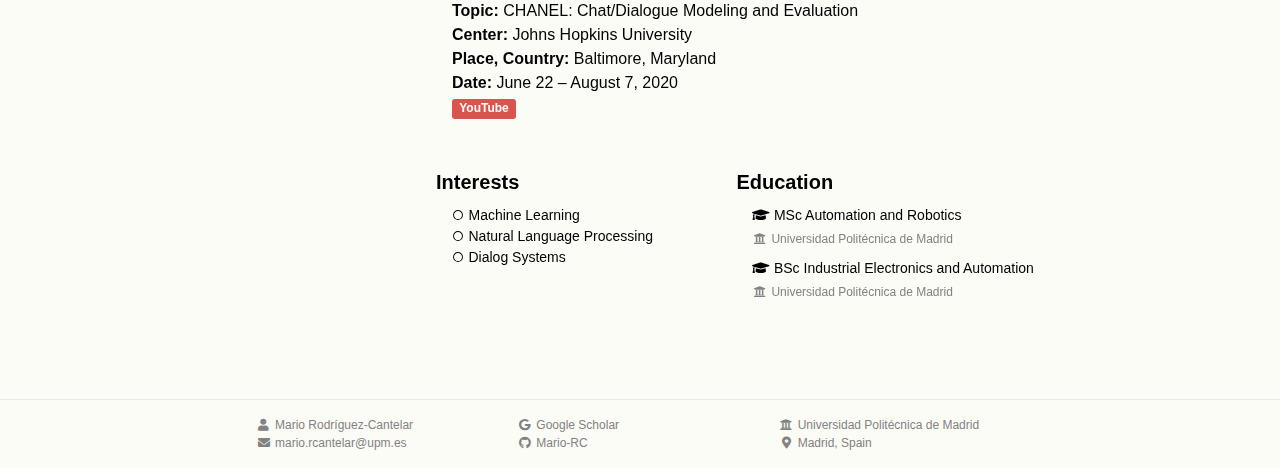
==== commit b7b6aa50: "Added information and minor bugs fixed" ====
--- a/index.html
+++ b/index.html
@@ -90,7 +90,6 @@
             <article class="site-layout site-layout-home">
                 <section class="biography">
                     <h4>Biography</h4>
-                    
                     <p>I'm a Ph.D. student at <a href="https://www.car.upm-csic.es/">Centre for Automatic and Robotics (CAR UPM-CSIC)</a> and a member of the <a href="https://blogs.upm.es/controlinteligente/en/welcome/">Intelligent Control Group</a>.
                     I'm advised by Prof. <a href="https://www.car.upm-csic.es/authors/cap-fernando-matia-espada/">Fernando Matía</a> and Prof. <a href="http://www-gth.die.upm.es/~lfdharo/index_en.php">Luis Fernando D'Haro</a>.</p>
                     <p>My research interests are NLP and Dialogue Management (e.g., sentiment analysis and generative conversational agents).</p>
@@ -114,6 +113,8 @@
                                     <b>Evaluation of Coherence in Dialogue Systems by using Sentence Embeddings Projections and their Dynamics</b><br>
                                     <u>Mario Rodríguez-Cantelar</u>, L.F. D'Haro and F. Matía<br>
                                     IWSDS2020, Madrid, Spain, 2020.<br>
+                                    <a href="https://www.youtube.com/watch?v=r2D8X_1BpRM"><span class="label label--red">YouTube</span></a>
+                                    <a href="https://drive.google.com/file/d/1_usmrmbBSkDQtuw511OdIsdseOUr25m4/view"><span class="label label--yellow">Slides</span></a>
                                 </li>
                             </ul>
                         </section>
@@ -129,7 +130,7 @@
                                     <a href="https://www.eurosim.info/fileadmin/user_upload_argesim/ARGESIM_Publications_OA/Reports/arep.58.pdf"><span class="label label--default">abstracts-paper</span></a>
                                 </li>
                                 <li>
-                                    <b>Driving assistance system based on detection of driver behaviour</b><br>
+                                    <b>Driving Assistance System based on Detection of Driver Behaviour</b><br>
                                     Gema Fernández-Blanco, Álvaro Belloso, <u>Mario Rodríguez</u>, Paloma de la Puente, M. Guadalupe Sánchez-Escribano, Daniel Galán and Fernando Matíabr>
                                     Robocity 2030 Workshop}, Madrid, Spain, 2019<br>
                                     Poster presentation<br>
--- a/assets/css/style.css
+++ b/assets/css/style.css
@@ -93,15 +93,39 @@
     .label--default{
         background-color: #777;
     }
-        .label:hover{
+        .label--default:hover{
             background-color: #555;
         }
     .label--blue{
         background-color: #2a7ae2;
     }
+        .label--blue:hover{
+            background-color: #337ab7;
+        }
+    .label--light-blue{
+        background-color: #5bc0de;
+    }
+        .label--light-blue:hover{
+            background-color: #3bb8df;
+        }
     .label--red{
         background-color: #d9534f;
     }
+        .label--red:hover{
+            background-color: #db302a;
+        }
+    .label--yellow{
+        background-color: #f0ad4e;
+    }
+        .label--yellow:hover{
+            background-color: #f09d28;
+        }
+    .label--green{
+        background-color: #5cb85c;
+    }
+        .label--green:hover{
+            background-color: #38b838;
+        }
 
 /* Hide Input Number Arrows */
 /* Chrome, Safari, Edge, Opera */
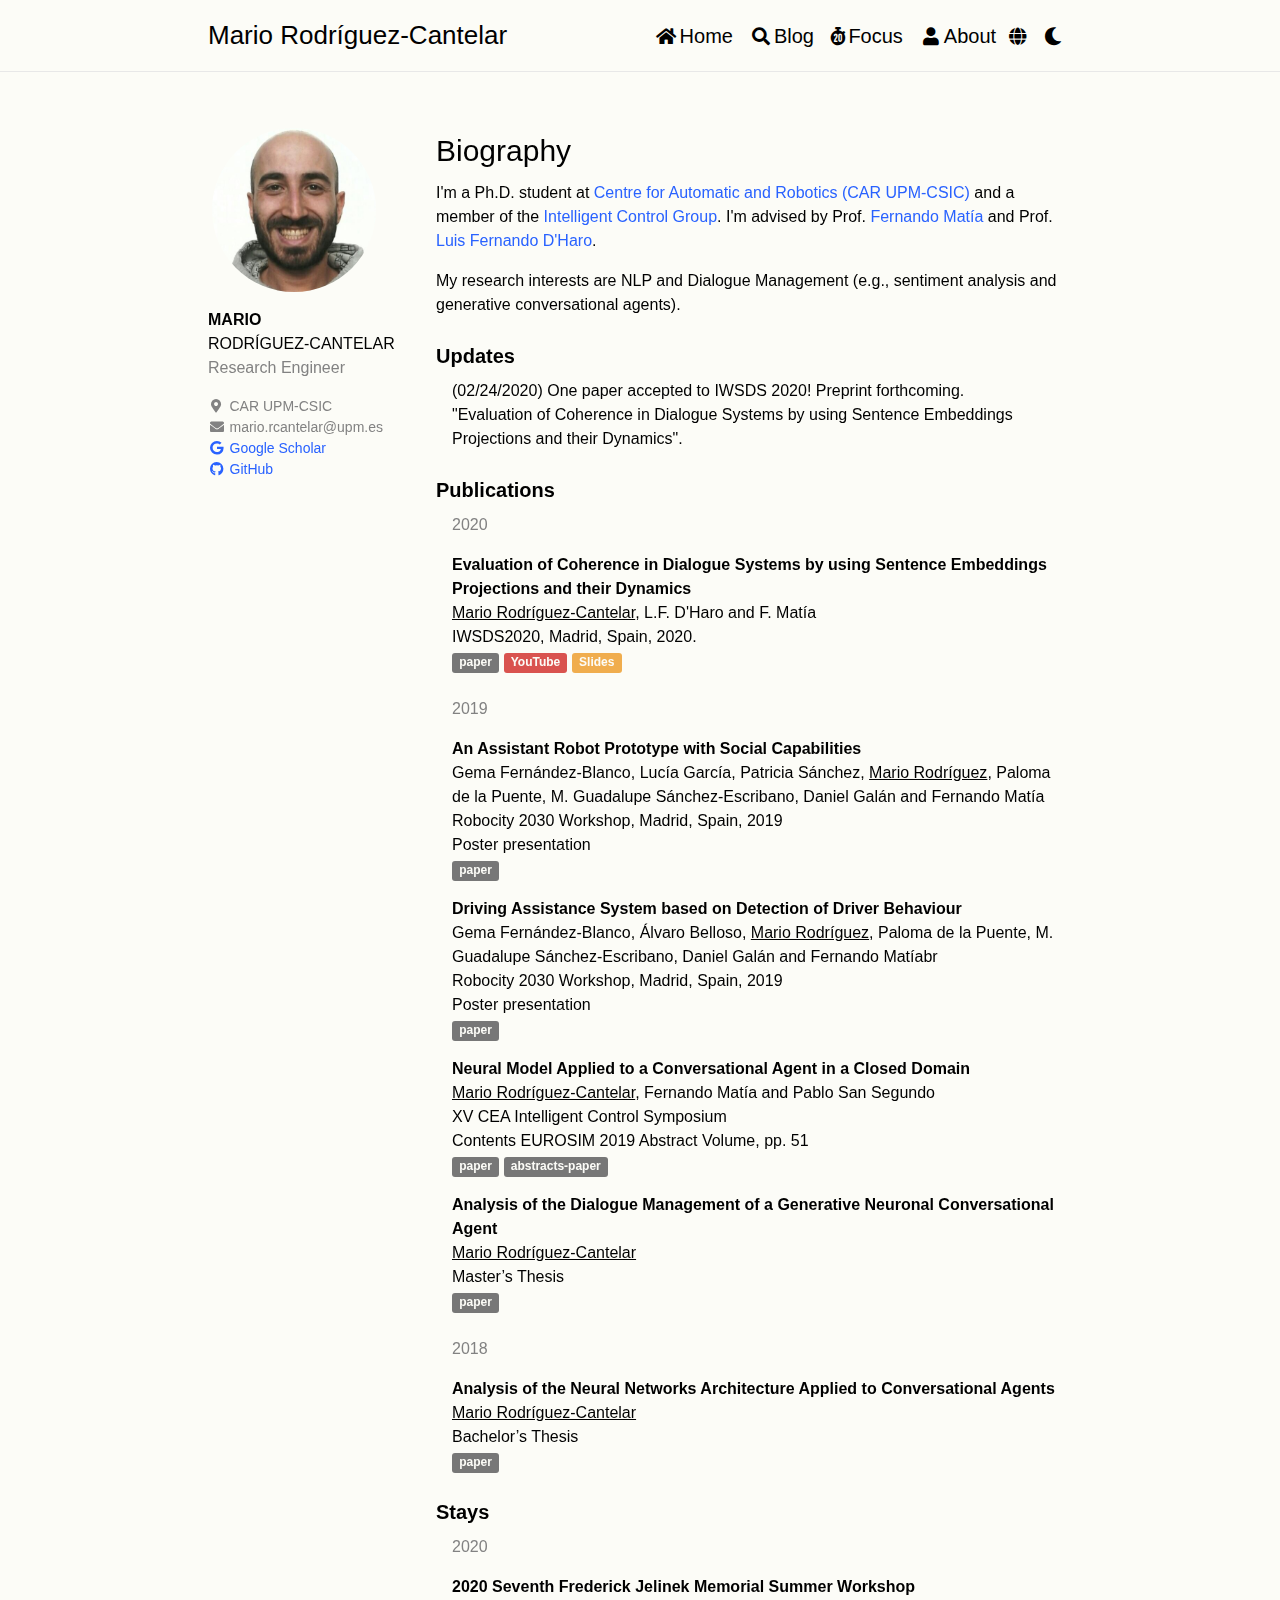
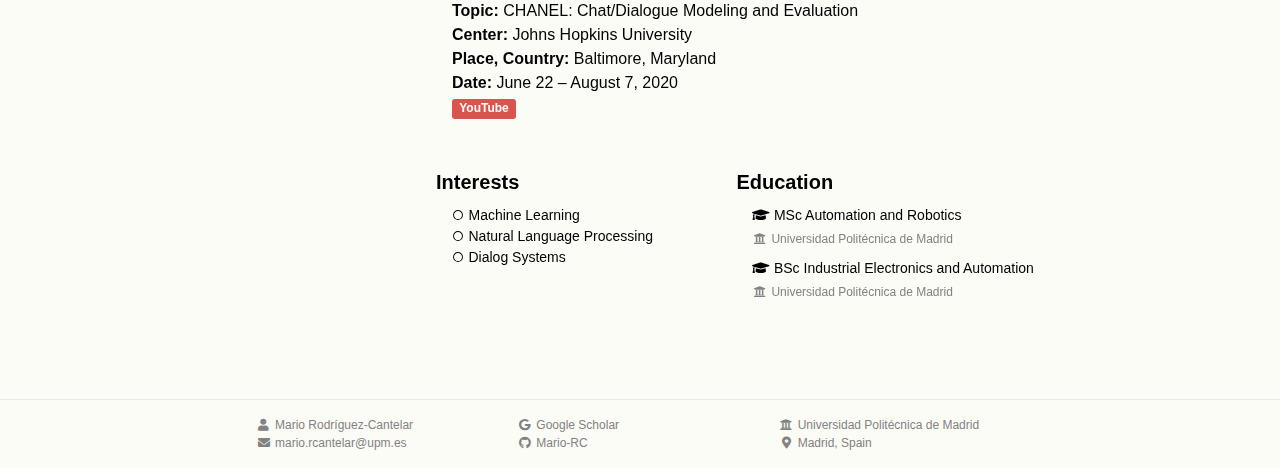
==== commit 86e401c7: "Add links and minor bugs fixed" ====
--- a/index.html
+++ b/index.html
@@ -112,7 +112,8 @@
                                 <li>
                                     <b>Evaluation of Coherence in Dialogue Systems by using Sentence Embeddings Projections and their Dynamics</b><br>
                                     <u>Mario Rodríguez-Cantelar</u>, L.F. D'Haro and F. Matía<br>
-                                    IWSDS2020, Madrid, Spain, 2020.<br>
+                                    <a href="https://www.iwsds.tech/home">IWSDS2020</a>, Madrid, Spain, 2020.<br>
+                                    <a href="https://www.springerprofessional.de/en/automatic-evaluation-of-non-task-oriented-dialog-systems-by-usin/18518688?fulltextView=true"><span class="label label--default">paper</span></a>
                                     <a href="https://www.youtube.com/watch?v=r2D8X_1BpRM"><span class="label label--red">YouTube</span></a>
                                     <a href="https://drive.google.com/file/d/1_usmrmbBSkDQtuw511OdIsdseOUr25m4/view"><span class="label label--yellow">Slides</span></a>
                                 </li>
@@ -124,18 +125,16 @@
                                 <li>
                                     <b>An Assistant Robot Prototype with Social Capabilities</b><br>
                                     Gema Fernández-Blanco, Lucía García, Patricia Sánchez, <u>Mario Rodríguez</u>, Paloma de la Puente, M. Guadalupe Sánchez-Escribano, Daniel Galán and Fernando Matía<br>
-                                    Robocity 2030 Workshop, Madrid, Spain, 2019<br>
+                                    <a href="https://www.robocity2030.org/2019/12/16/rai-en/">Robocity 2030 Workshop</a>, Madrid, Spain, 2019<br>
                                     Poster presentation<br>
                                     <a href="https://www.researchgate.net/publication/339029413_Neural_Model_Applied_to_a_Conversational_Agent_in_a_Closed_Domain"><span class="label label--default">paper</span></a>
-                                    <a href="https://www.eurosim.info/fileadmin/user_upload_argesim/ARGESIM_Publications_OA/Reports/arep.58.pdf"><span class="label label--default">abstracts-paper</span></a>
                                 </li>
                                 <li>
                                     <b>Driving Assistance System based on Detection of Driver Behaviour</b><br>
-                                    Gema Fernández-Blanco, Álvaro Belloso, <u>Mario Rodríguez</u>, Paloma de la Puente, M. Guadalupe Sánchez-Escribano, Daniel Galán and Fernando Matíabr>
-                                    Robocity 2030 Workshop}, Madrid, Spain, 2019<br>
+                                    Gema Fernández-Blanco, Álvaro Belloso, <u>Mario Rodríguez</u>, Paloma de la Puente, M. Guadalupe Sánchez-Escribano, Daniel Galán and Fernando Matíabr<br>
+                                    <a href="https://www.robocity2030.org/2019/12/16/rai-en/">Robocity 2030 Workshop</a>, Madrid, Spain, 2019<br>
                                     Poster presentation<br>
                                     <a href="https://www.researchgate.net/publication/339029413_Neural_Model_Applied_to_a_Conversational_Agent_in_a_Closed_Domain"><span class="label label--default">paper</span></a>
-                                    <a href="https://www.eurosim.info/fileadmin/user_upload_argesim/ARGESIM_Publications_OA/Reports/arep.58.pdf"><span class="label label--default">abstracts-paper</span></a>
                                 </li>
                                 <li>
                                     <b>Neural Model Applied to a Conversational Agent in a Closed Domain</b><br>
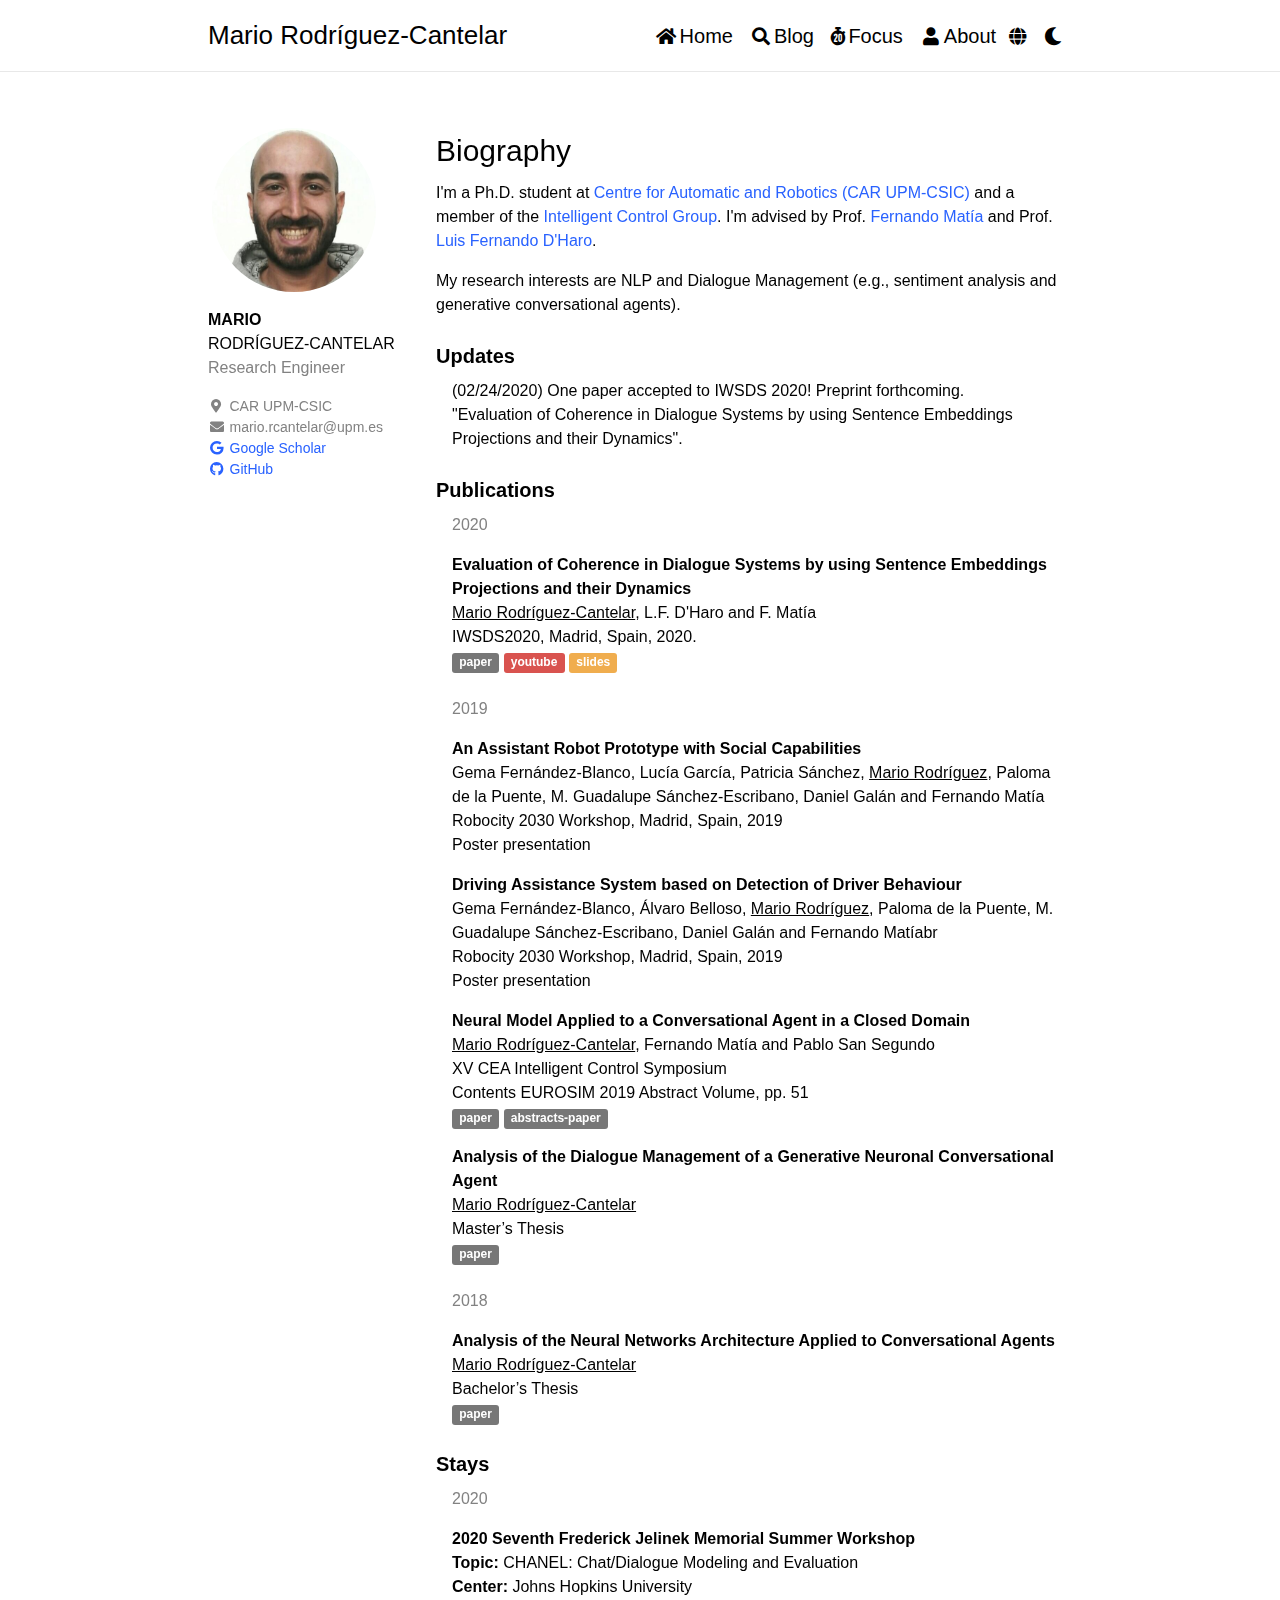
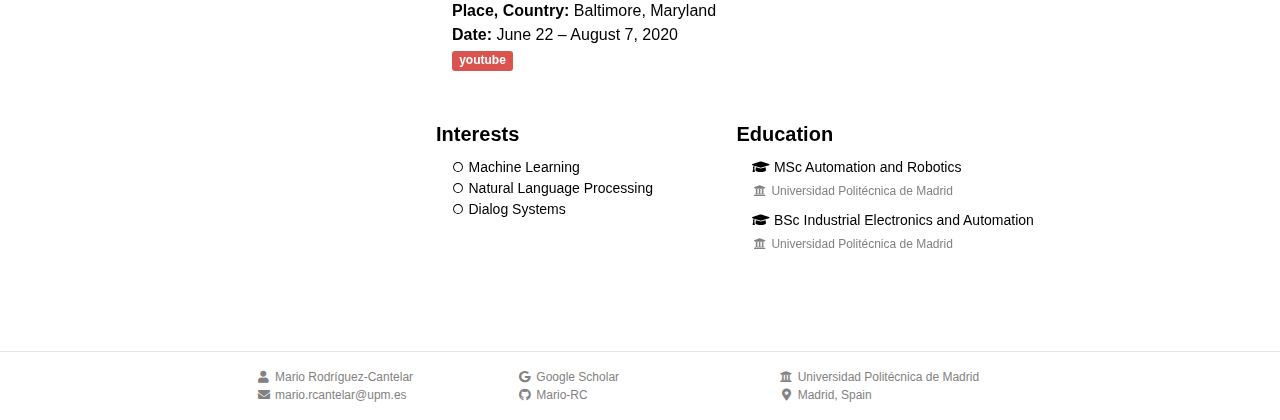
==== commit f0381bdf: "White background and some paper labels removed" ====
--- a/index.html
+++ b/index.html
@@ -114,8 +114,8 @@
                                     <u>Mario Rodríguez-Cantelar</u>, L.F. D'Haro and F. Matía<br>
                                     <a href="https://www.iwsds.tech/home">IWSDS2020</a>, Madrid, Spain, 2020.<br>
                                     <a href="https://www.springerprofessional.de/en/automatic-evaluation-of-non-task-oriented-dialog-systems-by-usin/18518688?fulltextView=true"><span class="label label--default">paper</span></a>
-                                    <a href="https://www.youtube.com/watch?v=r2D8X_1BpRM"><span class="label label--red">YouTube</span></a>
-                                    <a href="https://drive.google.com/file/d/1_usmrmbBSkDQtuw511OdIsdseOUr25m4/view"><span class="label label--yellow">Slides</span></a>
+                                    <a href="https://www.youtube.com/watch?v=r2D8X_1BpRM"><span class="label label--red">youtube</span></a>
+                                    <a href="https://drive.google.com/file/d/1_usmrmbBSkDQtuw511OdIsdseOUr25m4/view"><span class="label label--yellow">slides</span></a>
                                 </li>
                             </ul>
                         </section>
@@ -127,14 +127,12 @@
                                     Gema Fernández-Blanco, Lucía García, Patricia Sánchez, <u>Mario Rodríguez</u>, Paloma de la Puente, M. Guadalupe Sánchez-Escribano, Daniel Galán and Fernando Matía<br>
                                     <a href="https://www.robocity2030.org/2019/12/16/rai-en/">Robocity 2030 Workshop</a>, Madrid, Spain, 2019<br>
                                     Poster presentation<br>
-                                    <a href="https://www.researchgate.net/publication/339029413_Neural_Model_Applied_to_a_Conversational_Agent_in_a_Closed_Domain"><span class="label label--default">paper</span></a>
                                 </li>
                                 <li>
                                     <b>Driving Assistance System based on Detection of Driver Behaviour</b><br>
                                     Gema Fernández-Blanco, Álvaro Belloso, <u>Mario Rodríguez</u>, Paloma de la Puente, M. Guadalupe Sánchez-Escribano, Daniel Galán and Fernando Matíabr<br>
                                     <a href="https://www.robocity2030.org/2019/12/16/rai-en/">Robocity 2030 Workshop</a>, Madrid, Spain, 2019<br>
                                     Poster presentation<br>
-                                    <a href="https://www.researchgate.net/publication/339029413_Neural_Model_Applied_to_a_Conversational_Agent_in_a_Closed_Domain"><span class="label label--default">paper</span></a>
                                 </li>
                                 <li>
                                     <b>Neural Model Applied to a Conversational Agent in a Closed Domain</b><br>
@@ -177,7 +175,7 @@
                                     <b>Center:</b> Johns Hopkins University<br>
                                     <b>Place, Country:</b> Baltimore, Maryland<br>
                                     <b>Date:</b> June 22 – August 7, 2020<br>
-                                    <a href="https://www.youtube.com/watch?v=q-aoxMwpfuc"><span class="label label--red">YouTube</span></a>
+                                    <a href="https://www.youtube.com/watch?v=q-aoxMwpfuc"><span class="label label--red">youtube</span></a>
                                 </li>
                             </ul>
                         </section>
--- a/assets/css/style.css
+++ b/assets/css/style.css
@@ -54,7 +54,7 @@
     text-size-adjust: none;
     
     font-family: Lora,-apple-system, BlinkMacSystemFont, "Segoe UI", Roboto, Helvetica, Arial, sans-serif, "Apple Color Emoji", "Segoe UI Emoji", "Segoe UI Symbol";
-    color: #fcfcf7;
+    color: white;
     text-transform: none;
 
     font-size: 1rem; /* 16px */
@@ -84,7 +84,7 @@
     font-size: 75%;
     font-weight: 700;
     line-height: 1;
-    color: #fcfcf7;
+    color: white;
     text-align: center;
     white-space: nowrap;
     vertical-align: baseline;
@@ -168,7 +168,7 @@
 .site-header{
     padding: 16px 0px;
     border-bottom: solid 1px #e8e8e8;
-    background-color: #fcfcf7;
+    background-color: white;
 	top: 0;
 	left: 0;
 	width: 100%;
@@ -224,7 +224,7 @@
                 .language .dropdown-language{
                     display: none;
                     position: absolute;
-                    background-color: #fcfcf7;
+                    background-color: white;
                     min-width: 128px;
                     box-shadow: 0px 4px 4px 0px #e8e8e8;
                     z-index: 8000;
@@ -251,7 +251,7 @@
 .site-main{
     position: relative;
     padding: 64px 0px;
-    background-color: #fcfcf7;
+    background-color: white;
 }
 .site-main > .wrapper{
     text-transform: none;
@@ -642,7 +642,7 @@
             width: 85%;
             border: 2px solid #c0c0c0;
             border-radius: 4px;
-            color: #fcfcf7;
+            color: white;
             background-color: #41B883;
             padding: 4px 0px;
             margin: 4px auto 16px auto;
@@ -654,7 +654,7 @@
             width: 50%;
             border: 2px solid #c0c0c0;
             border-radius: 4px;
-            color: #fcfcf7;
+            color: white;
             background-color: #41B883;
             padding: 4px 0px;
             margin: 4px auto 16px auto;
@@ -664,7 +664,7 @@
         }
         .timer .controls button{
             cursor: pointer;
-            background: #fcfcf7;
+            background: white;
             color: #828282;
             border: none;
             outline-style: none;
@@ -747,7 +747,7 @@
     padding: 16px 0;
     border-top: solid 1px #e8e8e8;
 
-    background: #fcfcf7;
+    background: white;
 
 	bottom: 0;
 	left: 0;
@@ -824,7 +824,7 @@
 
 	width: 100%;
 	height: 100vh;
-	background: #fcfcf7;
+	background: white;
 
 	overflow-y: auto;
 
@@ -877,17 +877,17 @@
 
 /* DARK MODE */
 .dark-mode .body{
-    color: #fcfcf7;
+    color: white;
 }
 .dark-mode .site-header{
     background-color: #1d1f27;
-    color: #fcfcf7;
+    color: white;
 }
 .dark-mode .language{
-    color: #fcfcf7;
+    color: white;
 }
 .dark-mode .btn-language{
-    color: #fcfcf7;
+    color: white;
 }
 .dark-mode .dropdown-language{
     background-color: #1d1f27;
@@ -898,7 +898,7 @@
 }
 .dark-mode .site-main{
     background-color: #272935;
-    color: #fcfcf7;
+    color: white;
 }
     .dark-mode .course a:hover{
         text-decoration: none;
@@ -906,15 +906,15 @@
     }
 .dark-mode .site-footer{
     background-color: #272935;
-    color: #fcfcf7;
+    color: white;
 }
 .dark-mode .mobile-menu{
     background-color: #272935;
-    color: #fcfcf7;
+    color: white;
 }
 .dark-mode .site-layout-focus button{
     background-color: #272935;
-    color: #fcfcf7;
+    color: white;
 }
 .dark-mode .site-layout-focus button i:hover{
     color: #ececec;
@@ -926,21 +926,21 @@
     background-color: #96271f;
 }
 .dark-mode .site-layout-focus .todo input[type=text]{
-    color: #fcfcf7;
+    color: white;
     background-color: #272935;
 }
 .dark-mode .site-layout-focus .todo input[type=text]::placeholder {
-    color: #fcfcf7;
+    color: white;
     opacity: 1;
 }
 .dark-mode .site-layout-focus .todo input[type=text]:-ms-input-placeholder {
-    color: #fcfcf7;
+    color: white;
 }
 .dark-mode .site-layout-focus .todo input[type=text]::-ms-input-placeholder {
-    color: #fcfcf7;
+    color: white;
 }
 .dark-mode .site-layout-focus .todo .addBtn {
-    color: #fcfcf7;
+    color: white;
     background: #272935;
 }
 .dark-mode .site-layout-focus .todo .addBtn:hover {
@@ -1040,7 +1040,7 @@
     .todo .todo-header {
         background-color: #f44336;
         padding: 8px 16px;
-        color: #fcfcf7;
+        color: white;
         text-align: center;
         border-top-left-radius: 8px;
         border-top-right-radius: 8px;
@@ -1065,7 +1065,7 @@
             float: left;
             font-size: 14px;
             color: #727272;
-            background-color: #fcfcf7;
+            background-color: white;
         }
         /* Style the "Add" button */
         .todo .addBtn {
@@ -1095,7 +1095,7 @@
             }
             .todo .close:hover {
                 background-color: #f44336;
-                color: #fcfcf7;
+                color: white;
             }
     /* Remove margins and padding from the list */
     .todo ul {
@@ -1133,7 +1133,7 @@
         }
         /* When clicked on, add a background color and strike out text */
         .todo ul li.checked {
-            color: #fcfcf7;
+            color: white;
             background: #808080;
             text-decoration: line-through;
         }
@@ -1141,7 +1141,7 @@
         .todo ul li.checked::before {
             content: '';
             position: absolute;
-            border-color: #fcfcf7;
+            border-color: white;
             border-style: solid;
             border-width: 0 2px 2px 0;
             top: 10px;
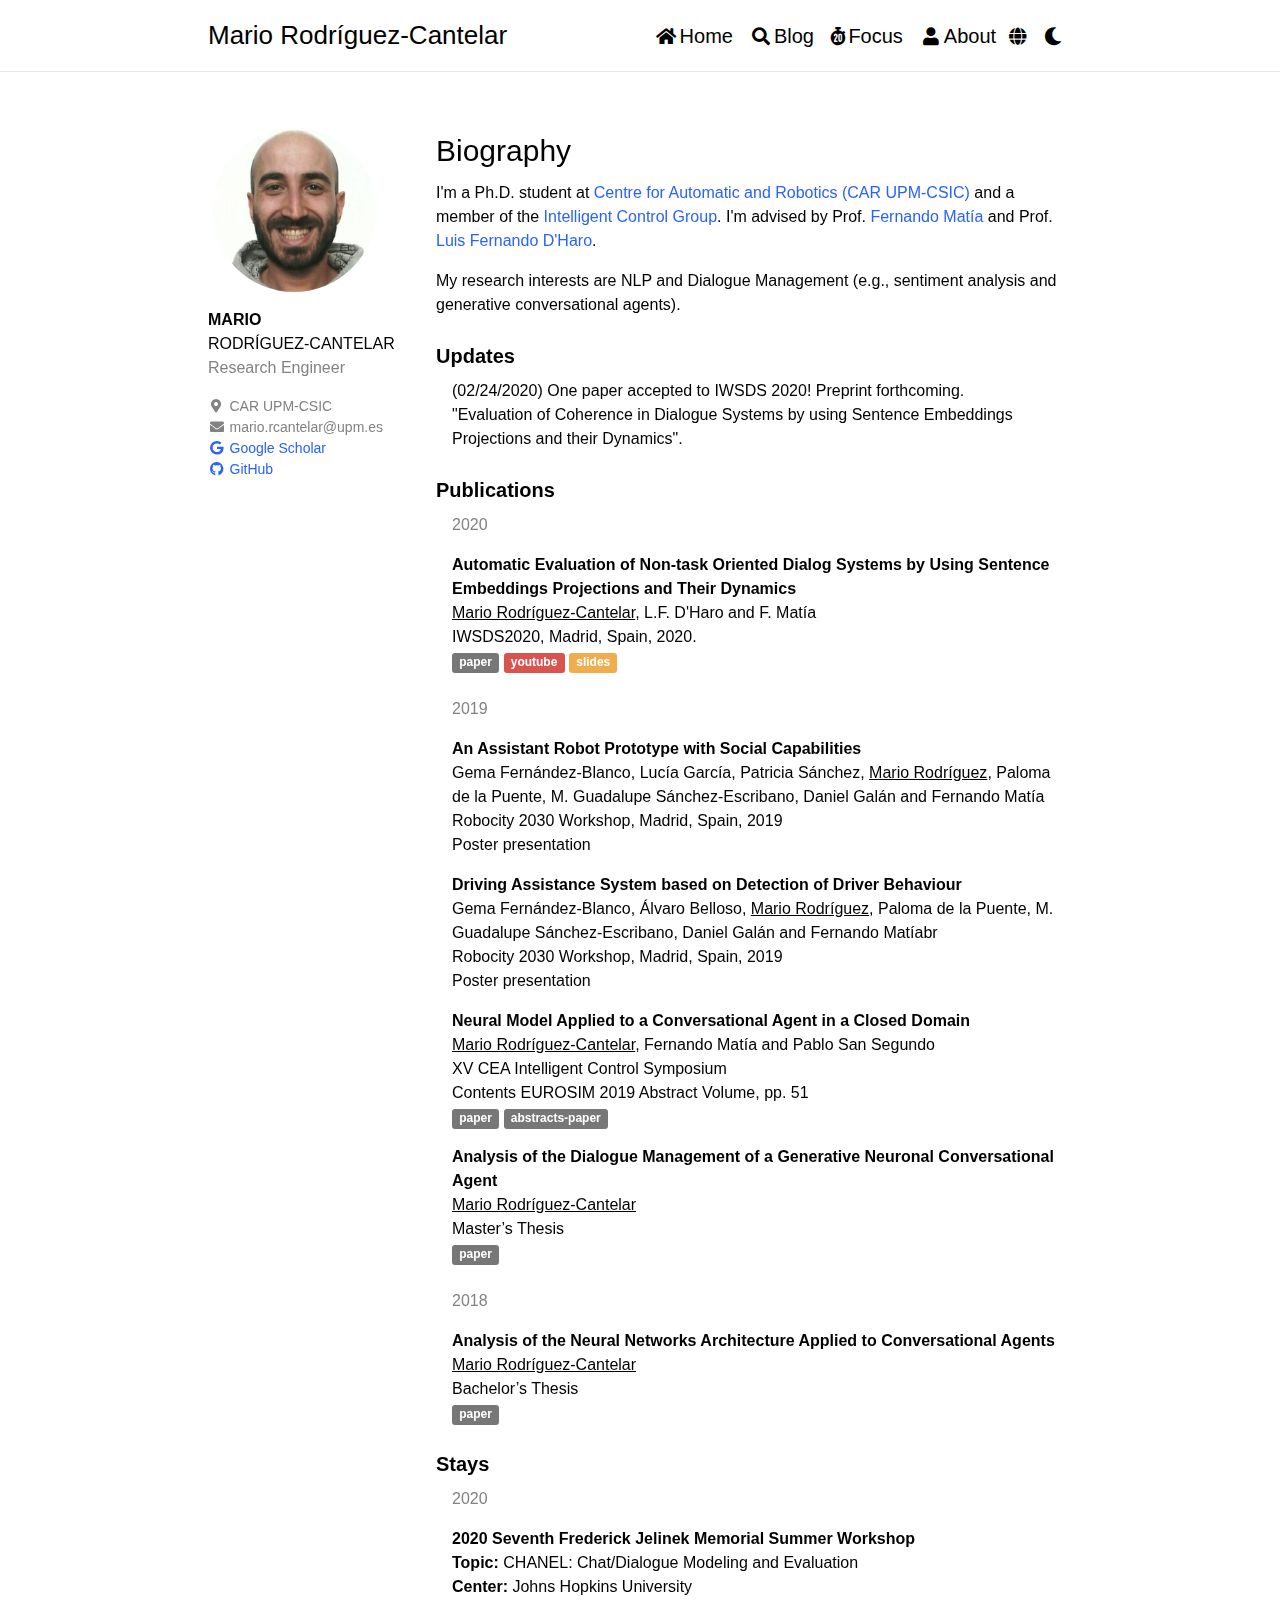
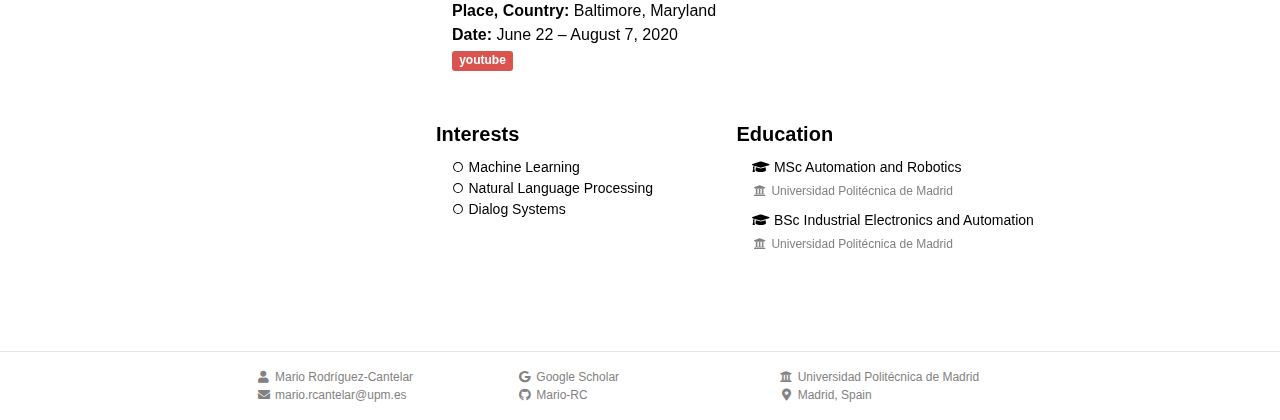
==== commit 90469a52: "Change paper name" ====
--- a/index.html
+++ b/index.html
@@ -110,7 +110,7 @@
                             <h5 class="year">2020</h5>
                             <ul>
                                 <li>
-                                    <b>Evaluation of Coherence in Dialogue Systems by using Sentence Embeddings Projections and their Dynamics</b><br>
+                                    <b>Automatic Evaluation of Non-task Oriented Dialog Systems by Using Sentence Embeddings Projections and Their Dynamics</b><br>
                                     <u>Mario Rodríguez-Cantelar</u>, L.F. D'Haro and F. Matía<br>
                                     <a href="https://www.iwsds.tech/home">IWSDS2020</a>, Madrid, Spain, 2020.<br>
                                     <a href="https://www.springerprofessional.de/en/automatic-evaluation-of-non-task-oriented-dialog-systems-by-usin/18518688?fulltextView=true"><span class="label label--default">paper</span></a>
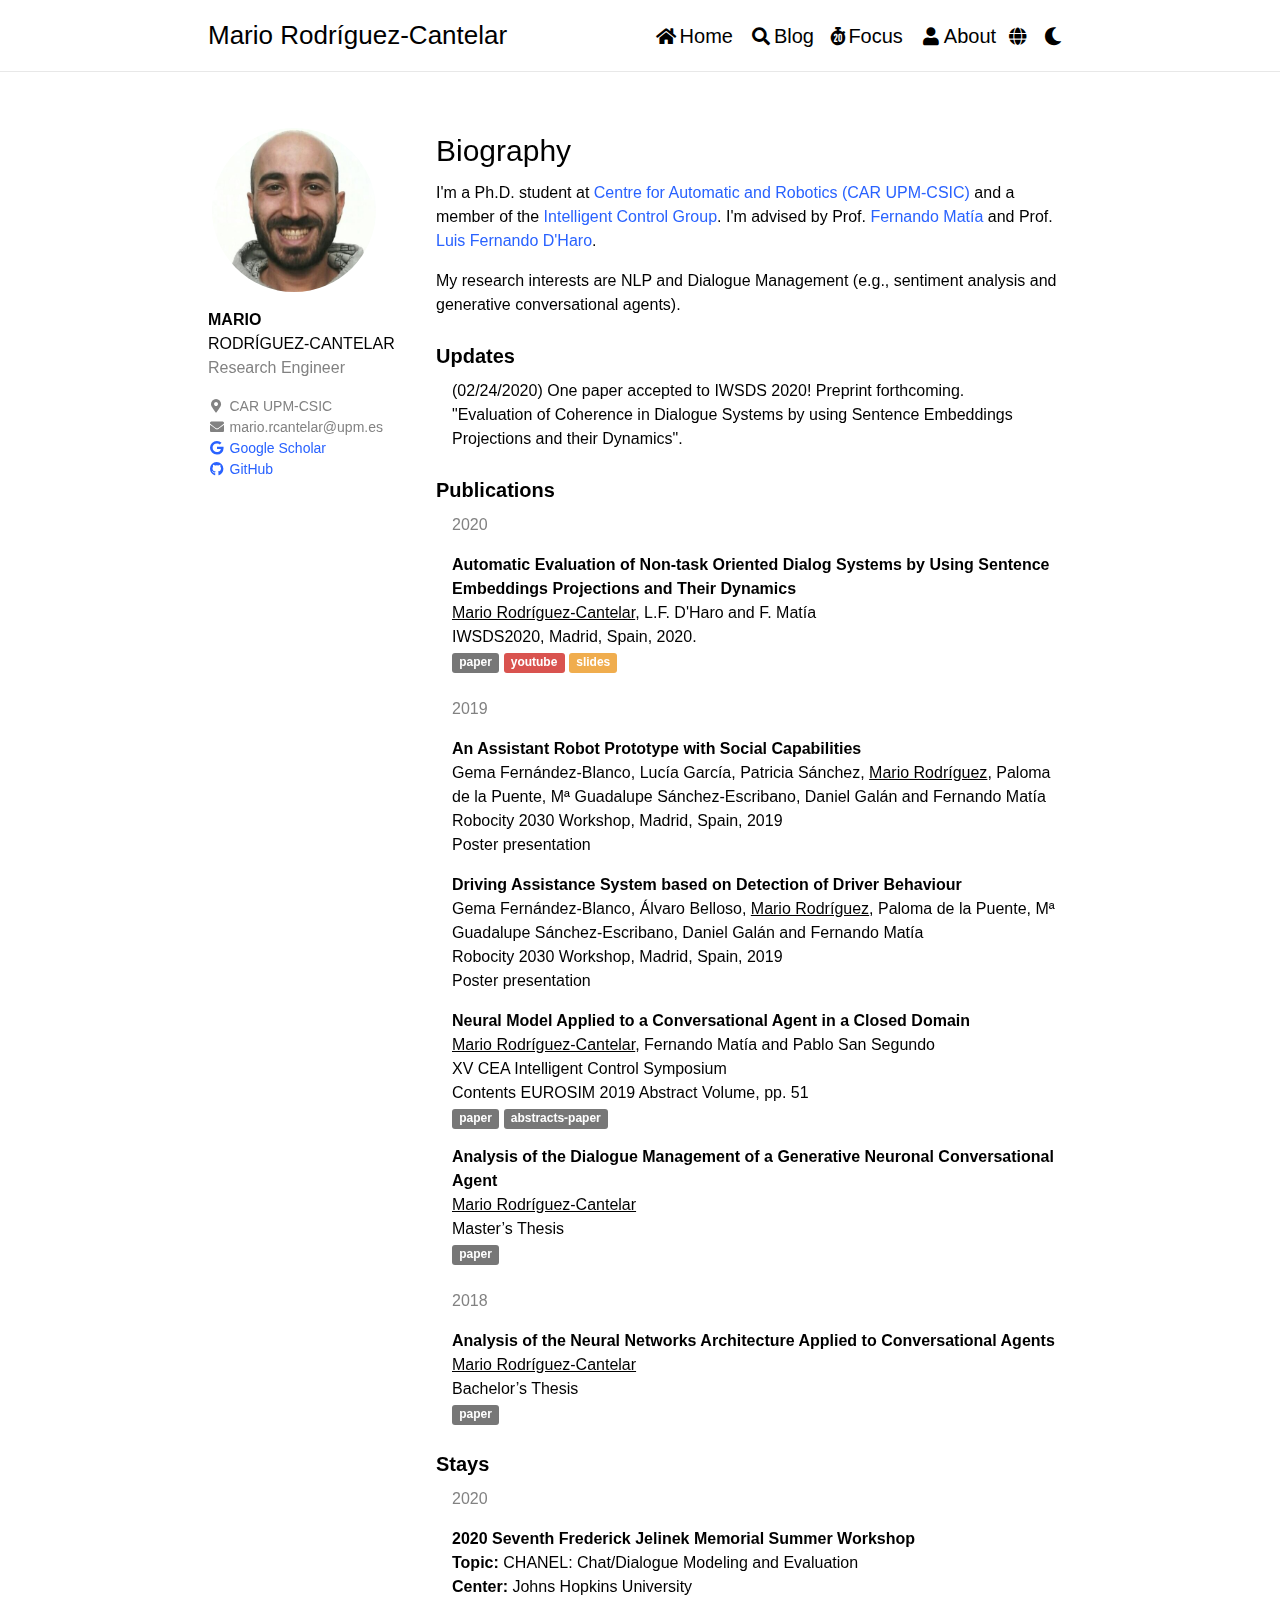
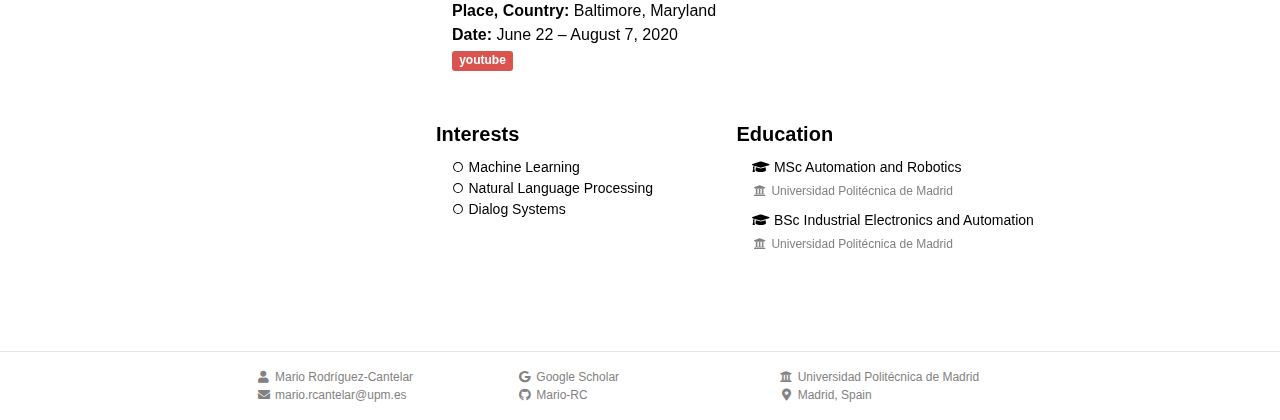
==== commit 3a5f135e: "Minor bugs fixed" ====
--- a/index.html
+++ b/index.html
@@ -124,13 +124,13 @@
                             <ul>
                                 <li>
                                     <b>An Assistant Robot Prototype with Social Capabilities</b><br>
-                                    Gema Fernández-Blanco, Lucía García, Patricia Sánchez, <u>Mario Rodríguez</u>, Paloma de la Puente, M. Guadalupe Sánchez-Escribano, Daniel Galán and Fernando Matía<br>
+                                    Gema Fernández-Blanco, Lucía García, Patricia Sánchez, <u>Mario Rodríguez</u>, Paloma de la Puente, Mª Guadalupe Sánchez-Escribano, Daniel Galán and Fernando Matía<br>
                                     <a href="https://www.robocity2030.org/2019/12/16/rai-en/">Robocity 2030 Workshop</a>, Madrid, Spain, 2019<br>
                                     Poster presentation<br>
                                 </li>
                                 <li>
                                     <b>Driving Assistance System based on Detection of Driver Behaviour</b><br>
-                                    Gema Fernández-Blanco, Álvaro Belloso, <u>Mario Rodríguez</u>, Paloma de la Puente, M. Guadalupe Sánchez-Escribano, Daniel Galán and Fernando Matíabr<br>
+                                    Gema Fernández-Blanco, Álvaro Belloso, <u>Mario Rodríguez</u>, Paloma de la Puente, Mª Guadalupe Sánchez-Escribano, Daniel Galán and Fernando Matía<br>
                                     <a href="https://www.robocity2030.org/2019/12/16/rai-en/">Robocity 2030 Workshop</a>, Madrid, Spain, 2019<br>
                                     Poster presentation<br>
                                 </li>
